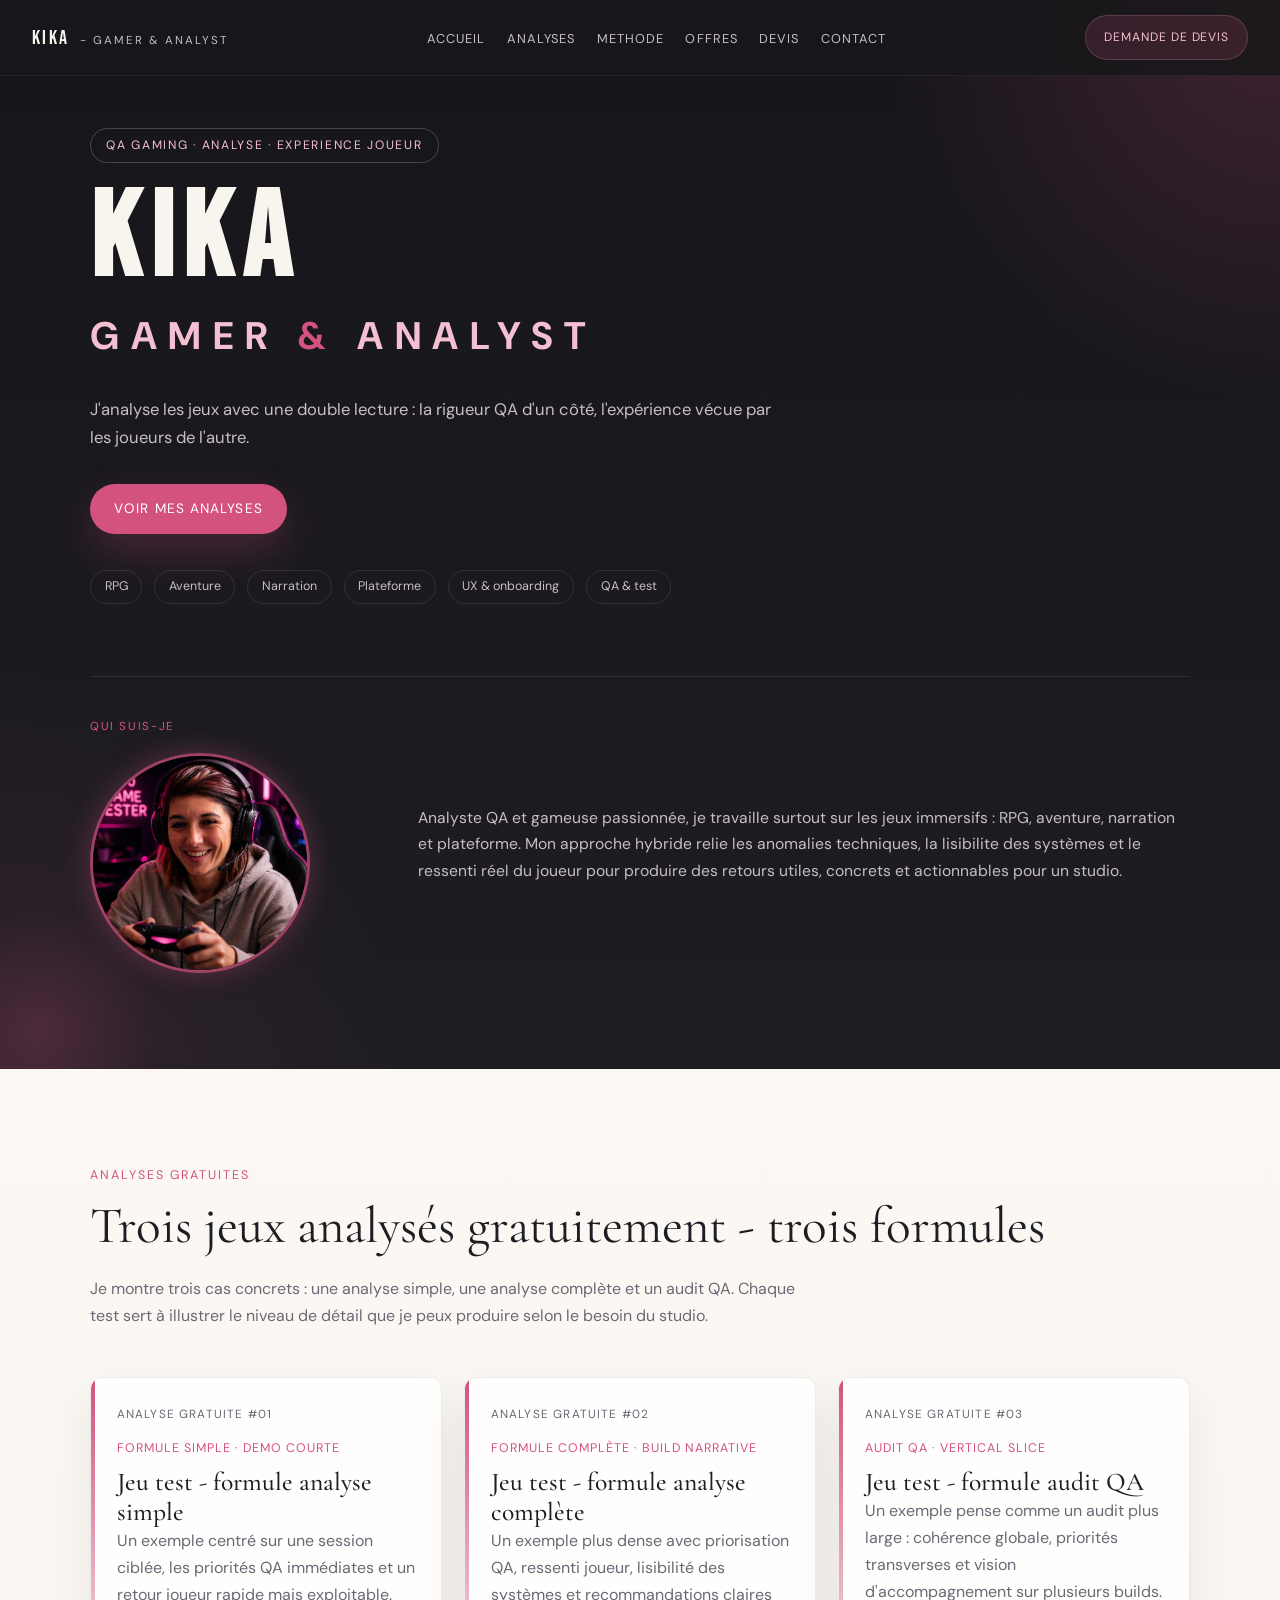
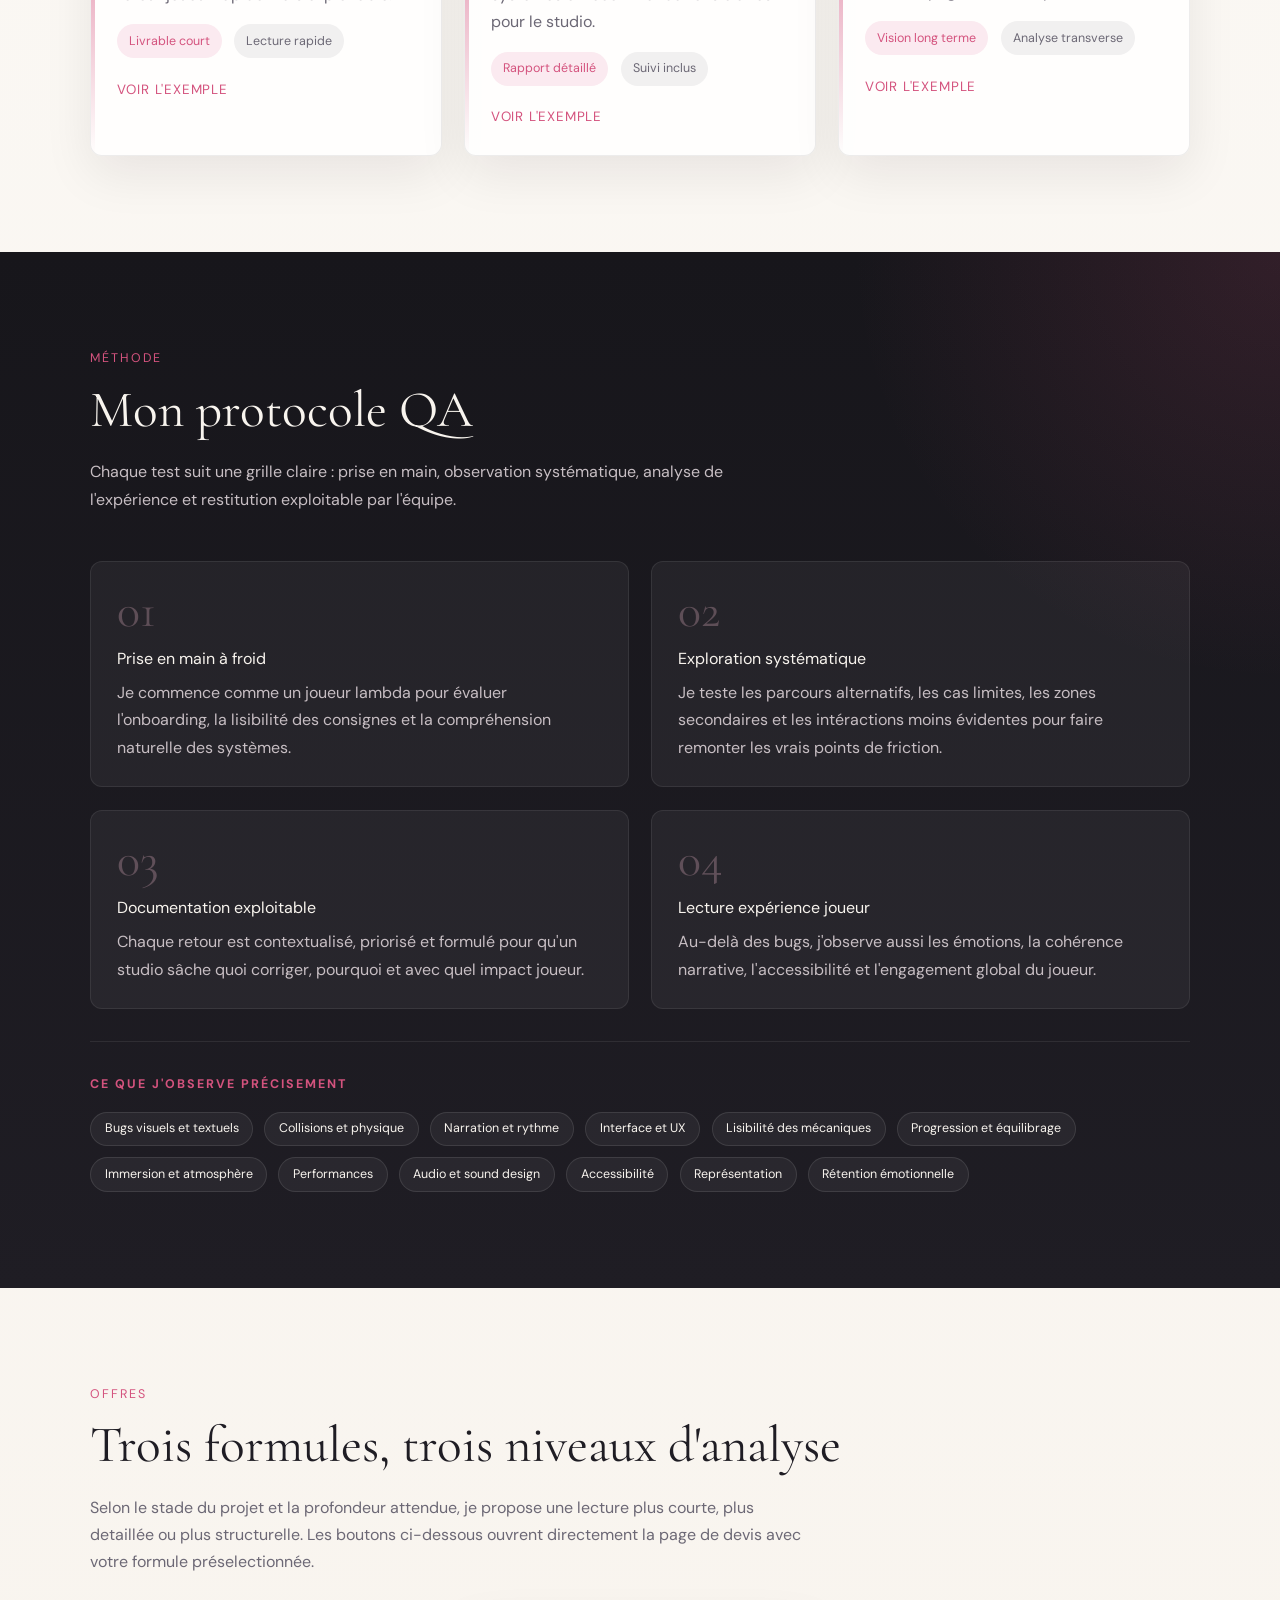
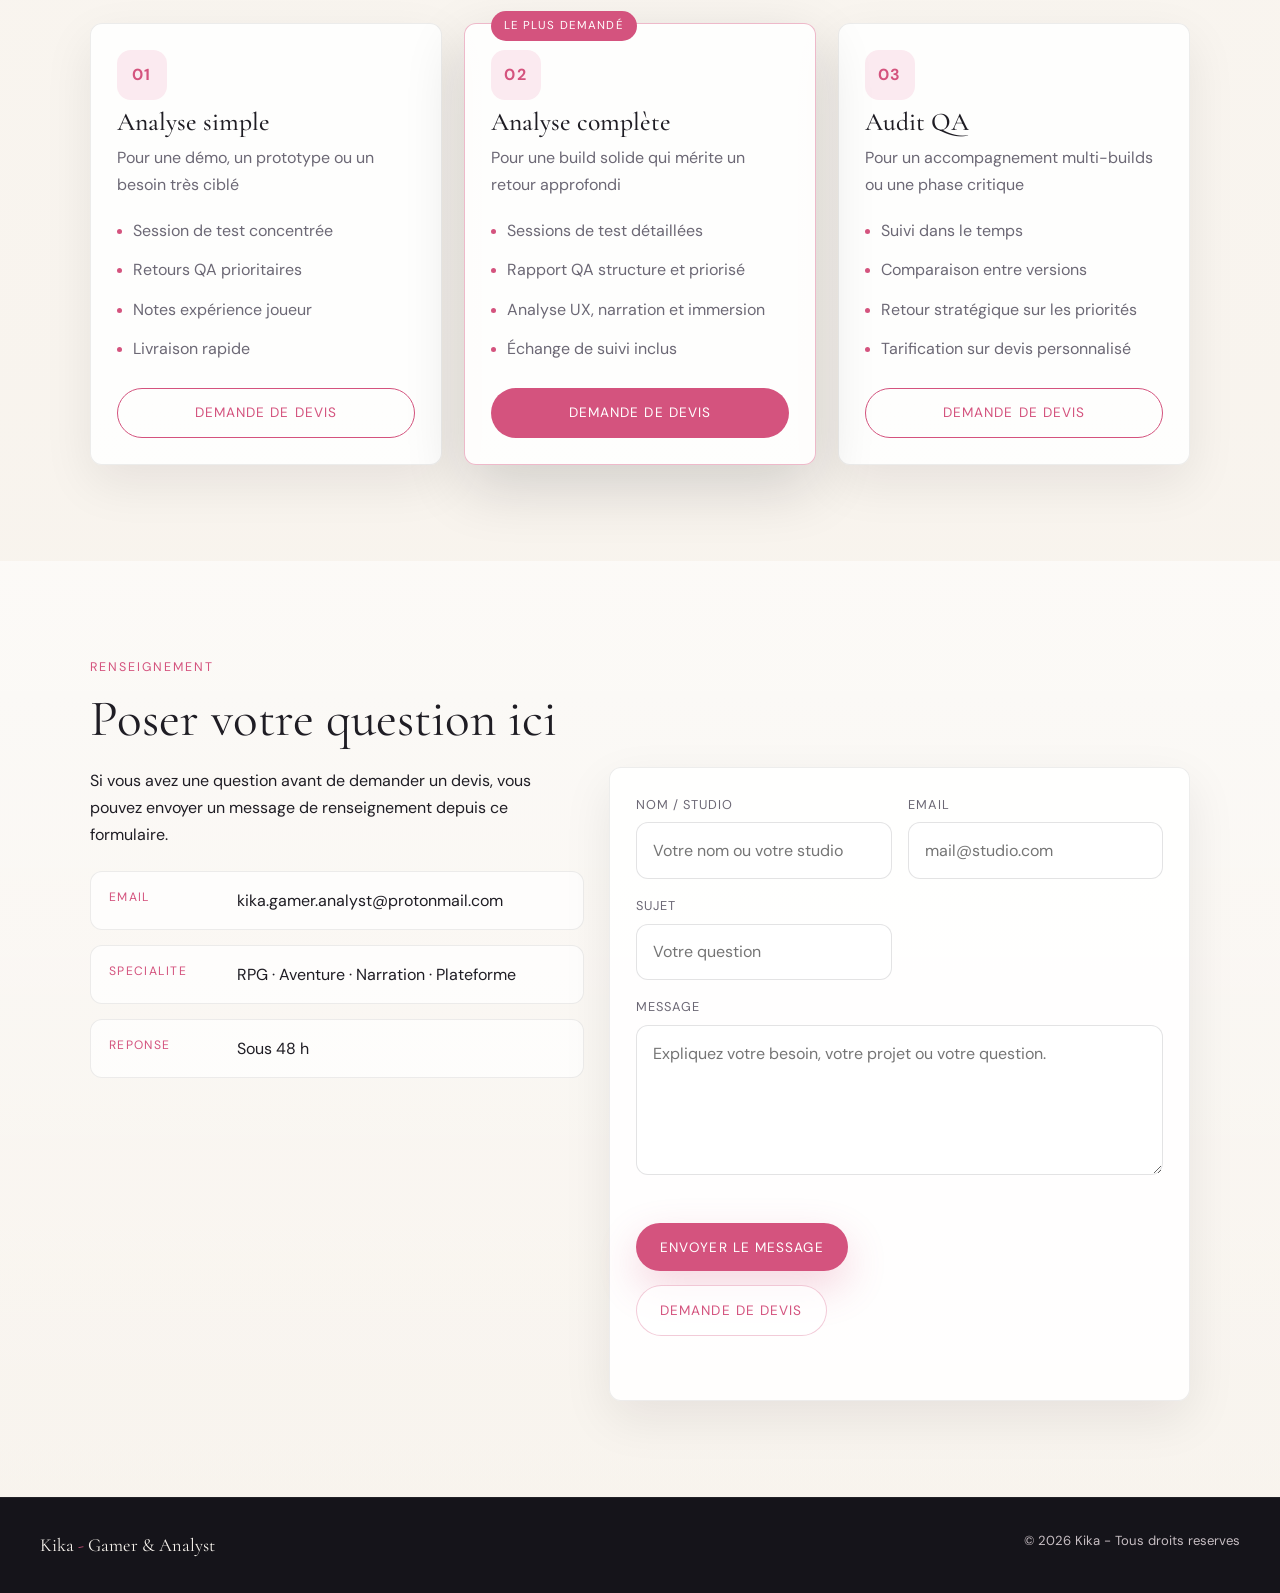
==== index.html @ bf18fa00 "Add files via upload" ====
<!DOCTYPE html>
<html lang="fr">
<head>
<meta charset="UTF-8" />
<meta name="viewport" content="width=device-width, initial-scale=1.0" />
<title>Kika - Gamer &amp; Analyst</title>
<link rel="preconnect" href="https://fonts.googleapis.com" />
<link rel="preconnect" href="https://fonts.gstatic.com" crossorigin />
<link href="https://fonts.googleapis.com/css2?family=Bebas+Neue&family=Cormorant+Garamond:wght@300;400;500;600&family=DM+Sans:wght@300;400;500;700&display=swap" rel="stylesheet" />
<link rel="stylesheet" href="styles.css" />
<script defer src="script.js"></script>
</head>
<body>

<nav>
  <div class="nav-logo">Kika <span class="nav-sub">- Gamer &amp; Analyst</span></div>
  <ul class="nav-links">
    <li><a href="#accueil">Accueil</a></li>
    <li><a href="#analyses">Analyses</a></li>
    <li><a href="#methode">Methode</a></li>
    <li><a href="#offres">Offres</a></li>
    <li><a href="devis.html">Devis</a></li>
    <li><a href="#contact">Contact</a></li>
  </ul>
  <div class="nav-actions">
    <a href="devis.html" class="nav-button">Demande de devis</a>
  </div>
</nav>

<section id="accueil">
  <div class="hero-inner">
    <span class="hero-tag">QA gaming &middot; analyse &middot; experience joueur</span>
    <h1 class="hero-title">
      <span class="hero-name">Kika</span>
      <span class="hero-subtitle">Gamer <span class="hero-slash">&amp;</span> Analyst</span>
    </h1>
    <p class="hero-slogan">
      J'analyse les jeux avec une double lecture : la rigueur QA d'un côté,
      l'expérience vécue par les joueurs de l'autre.
    </p>

    <div class="hero-actions">
      <a href="#analyses" class="button button-primary">Voir mes analyses</a>
    </div>

    <div class="hero-tags">
      <span>RPG</span>
      <span>Aventure</span>
      <span>Narration</span>
      <span>Plateforme</span>
      <span>UX &amp; onboarding</span>
      <span>QA &amp; test</span>
    </div>

    <div class="bio-block">
      <div>
        <p class="bio-label">Qui suis-je</p>
        <div class="logo-container">
          <img src="images/logo.png" alt="Logo Kika" class="logo-circle" />
        </div>
      </div>
      <div>
        <p class="bio-text">
          Analyste QA et gameuse passionnée, je travaille surtout sur les jeux immersifs :
          RPG, aventure, narration et plateforme. Mon approche hybride relie les anomalies
          techniques, la lisibilite des systèmes et le ressenti réel du joueur pour produire
          des retours utiles, concrets et actionnables pour un studio.
        </p>
      </div>
    </div>
  </div>
</section>

<section id="analyses">
  <div class="container">
    <p class="section-label">Analyses gratuites</p>
    <h2 class="section-title">Trois jeux analysés gratuitement - trois formules</h2>
    <p class="section-intro">
      Je montre trois cas concrets : une analyse simple,
      une analyse complète et un audit QA. Chaque test sert à illustrer le niveau de détail
      que je peux produire selon le besoin du studio.
    </p>

    <div class="articles-grid">
      <article class="article-card article-card-published">
        <p class="article-topline">Analyse gratuite #01</p>
        <p class="article-genre">Formule simple &middot; Demo courte</p>
        <h3 class="article-title">Jeu test - formule analyse simple</h3>
        <p class="article-desc">
          Un exemple centré sur une session ciblée, les priorités QA immédiates
          et un retour joueur rapide mais exploitable.
        </p>
        <div class="article-meta">
          <span class="article-score">Livrable court</span>
          <span>Lecture rapide</span>
        </div>
        <a href="analyse-plateforme-poetique.html" class="article-link">Voir l'exemple</a>
      </article>

      <article class="article-card article-card-published">
        <p class="article-topline">Analyse gratuite #02</p>
        <p class="article-genre">Formule complète &middot; Build narrative</p>
        <h3 class="article-title">Jeu test - formule analyse complète</h3>
        <p class="article-desc">
          Un exemple plus dense avec priorisation QA, ressenti joueur,
          lisibilité des systèmes et recommandations claires pour le studio.
        </p>
        <div class="article-meta">
          <span class="article-score">Rapport détaillé</span>
          <span>Suivi inclus</span>
        </div>
        <a href="analyse-rpg-narratif.html" class="article-link">Voir l'exemple</a>
      </article>

      <article class="article-card article-card-published">
        <p class="article-topline">Analyse gratuite #03</p>
        <p class="article-genre">Audit QA &middot; Vertical slice</p>
        <h3 class="article-title">Jeu test - formule audit QA</h3>
        <p class="article-desc">
          Un exemple pense comme un audit plus large : cohérence globale,
          priorités transverses et vision d'accompagnement sur plusieurs builds.
        </p>
        <div class="article-meta">
          <span class="article-score">Vision long terme</span>
          <span>Analyse transverse</span>
        </div>
        <a href="analyse-aventure-immersive.html" class="article-link">Voir l'exemple</a>
      </article>
    </div>
  </div>
</section>

<section id="methode" class="section-dark">
  <div class="container">
    <p class="section-label">Méthode</p>
    <h2 class="section-title">Mon protocole QA</h2>
    <p class="section-intro">
      Chaque test suit une grille claire : prise en main, observation systématique,
      analyse de l'expérience et restitution exploitable par l'équipe.
    </p>

    <div class="method-grid">
      <article class="method-card">
        <p class="method-num">01</p>
        <p class="method-card-title">Prise en main à froid</p>
        <p class="method-card-text">
          Je commence comme un joueur lambda pour évaluer l'onboarding, la lisibilité
          des consignes et la compréhension naturelle des systèmes.
        </p>
      </article>
      <article class="method-card">
        <p class="method-num">02</p>
        <p class="method-card-title">Exploration systématique</p>
        <p class="method-card-text">
          Je teste les parcours alternatifs, les cas limites, les zones secondaires
          et les intéractions moins évidentes pour faire remonter les vrais points de friction.
        </p>
      </article>
      <article class="method-card">
        <p class="method-num">03</p>
        <p class="method-card-title">Documentation exploitable</p>
        <p class="method-card-text">
          Chaque retour est contextualisé, priorisé et formulé pour qu'un studio sâche
          quoi corriger, pourquoi et avec quel impact joueur.
        </p>
      </article>
      <article class="method-card">
        <p class="method-num">04</p>
        <p class="method-card-title">Lecture expérience joueur</p>
        <p class="method-card-text">
          Au-delà des bugs, j'observe aussi les émotions, la cohérence narrative,
          l'accessibilité et l'engagement global du joueur.
        </p>
      </article>
    </div>

    <div class="method-criteria">
      <h3>Ce que j'observe précisement</h3>
      <div class="criteria-list">
        <span class="criteria-pill">Bugs visuels et textuels</span>
        <span class="criteria-pill">Collisions et physique</span>
        <span class="criteria-pill">Narration et rythme</span>
        <span class="criteria-pill">Interface et UX</span>
        <span class="criteria-pill">Lisibilité des mécaniques</span>
        <span class="criteria-pill">Progression et équilibrage</span>
        <span class="criteria-pill">Immersion et atmosphère</span>
        <span class="criteria-pill">Performances</span>
        <span class="criteria-pill">Audio et sound design</span>
        <span class="criteria-pill">Accessibilité</span>
        <span class="criteria-pill">Représentation</span>
        <span class="criteria-pill">Rétention émotionnelle</span>
      </div>
    </div>
  </div>
</section>

<section id="offres">
  <div class="container">
    <p class="section-label">Offres</p>
    <h2 class="section-title">Trois formules, trois niveaux d'analyse</h2>
    <p class="section-intro">
      Selon le stade du projet et la profondeur attendue, je propose une lecture plus
      courte, plus detaillée ou plus structurelle. Les boutons ci-dessous ouvrent
      directement la page de devis avec votre formule préselectionnée.
    </p>

    <div class="offers-grid">
      <article class="offer-card">
        <div class="offer-icon">01</div>
        <h3 class="offer-name">Analyse simple</h3>
        <p class="offer-sub">Pour une démo, un prototype ou un besoin très ciblé</p>
        <ul class="offer-features">
          <li>Session de test concentrée</li>
          <li>Retours QA prioritaires</li>
          <li>Notes expérience joueur</li>
          <li>Livraison rapide</li>
        </ul>
        <a href="devis.html?formule=simple" class="button offer-cta offer-cta-outline">Demande de devis</a>
      </article>

      <article class="offer-card featured">
        <div class="offer-badge">Le plus demandé</div>
        <div class="offer-icon">02</div>
        <h3 class="offer-name">Analyse complète</h3>
        <p class="offer-sub">Pour une build solide qui mérite un retour approfondi</p>
        <ul class="offer-features">
          <li>Sessions de test détaillées</li>
          <li>Rapport QA structure et priorisé</li>
          <li>Analyse UX, narration et immersion</li>
          <li>Échange de suivi inclus</li>
        </ul>
        <a href="devis.html?formule=complete" class="button offer-cta offer-cta-filled">Demande de devis</a>
      </article>

      <article class="offer-card">
        <div class="offer-icon">03</div>
        <h3 class="offer-name">Audit QA</h3>
        <p class="offer-sub">Pour un accompagnement multi-builds ou une phase critique</p>
        <ul class="offer-features">
          <li>Suivi dans le temps</li>
          <li>Comparaison entre versions</li>
          <li>Retour stratégique sur les priorités</li>
          <li>Tarification sur devis personnalisé</li>
        </ul>
        <a href="devis.html?formule=audit" class="button offer-cta offer-cta-outline">Demande de devis</a>
      </article>
    </div>
  </div>
</section>

<section id="contact">
  <div class="container">
    <p class="section-label">Renseignement</p>
    <h2 class="section-title">Poser votre question ici</h2>

    <div class="contact-inner">
      <div class="contact-info">
        <p>
          Si vous avez une question avant de demander un devis, vous pouvez envoyer
          un message de renseignement depuis ce formulaire. 
        </p>
        <div class="contact-detail">
          <div class="contact-item">
            <span class="contact-item-label">Email</span>
            <span class="contact-item-value">kika.gamer.analyst@protonmail.com</span>
          </div>
          <div class="contact-item">
            <span class="contact-item-label">Specialite</span>
            <span class="contact-item-value">RPG &middot; Aventure &middot; Narration &middot; Plateforme</span>
          </div>
          <div class="contact-item">
            <span class="contact-item-label">Reponse</span>
            <span class="contact-item-value">Sous 48 h</span>
          </div>
        </div>
      </div>

      <form class="contact-form" data-contact-form>
        <label class="contact-field">
          <span>Nom / studio</span>
          <input type="text" name="name" placeholder="Votre nom ou votre studio" required />
        </label>

        <label class="contact-field">
          <span>Email</span>
          <input type="email" name="email" placeholder="mail@studio.com" required />
        </label>

        <label class="contact-field">
          <span>Sujet</span>
          <input type="text" name="subject" placeholder="Votre question" required />
        </label>

        <label class="contact-field contact-field-full">
          <span>Message</span>
          <textarea name="message" placeholder="Expliquez votre besoin, votre projet ou votre question." required></textarea>
        </label>

        <div class="contact-actions">
          <button type="submit" class="button button-primary">Envoyer le message</button>
          <a href="devis.html" class="button button-secondary">Demande de devis</a>
        </div>
        <p class="contact-note" data-contact-status aria-live="polite"></p>
      </form>
    </div>
  </div>
</section>

<footer>
  <div class="footer-name">Kika <span>-</span> Gamer &amp; Analyst</div>
  <div class="footer-copy">&copy; 2026 Kika - Tous droits reserves</div>
</footer>

</body>
</html>
---- styles.css ----
:root {
  --anthracite: #18171b;
  --anthracite-light: #232228;
  --anthracite-mid: #34323d;
  --rose: #d4537e;
  --rose-light: #f4c0d1;
  --rose-pale: #fbeaf0;
  --cream: #f8f4ee;
  --paper: #fffdfa;
  --text-main: #1f1d24;
  --text-muted: #6c6875;
  --text-on-dark: #f8f4ee;
  --text-muted-on-dark: #c7bec3;
  --border-soft: rgba(31, 29, 36, 0.08);
  --shadow-soft: 0 18px 50px rgba(20, 18, 24, 0.08);
  --shadow-strong: 0 22px 60px rgba(20, 18, 24, 0.16);
  --font-brand: "Bebas Neue", sans-serif;
  --font-display: "Cormorant Garamond", serif;
  --font-body: "DM Sans", sans-serif;
  --section-padding: 6rem 2.5rem;
  --container-width: 1100px;
  --radius: 12px;
}

* {
  box-sizing: border-box;
  margin: 0;
  padding: 0;
}

html {
  scroll-behavior: smooth;
}

body {
  font-family: var(--font-body);
  background: linear-gradient(180deg, #fcfaf7 0%, #f7f2eb 100%);
  color: var(--text-main);
  font-size: 16px;
  line-height: 1.7;
}

img {
  display: block;
  max-width: 100%;
}

section {
  padding: var(--section-padding);
  scroll-margin-top: 110px;
}

.container {
  max-width: var(--container-width);
  margin: 0 auto;
}

.section-dark {
  background:
    radial-gradient(circle at top right, rgba(212, 83, 126, 0.14), transparent 26%),
    linear-gradient(180deg, #17161b 0%, #1f1d24 100%);
}

.section-label {
  color: var(--rose);
  font-size: 0.78rem;
  letter-spacing: 0.16em;
  text-transform: uppercase;
  margin-bottom: 0.85rem;
}

.section-title {
  font-family: var(--font-display);
  font-size: clamp(2.4rem, 4vw, 3.4rem);
  font-weight: 400;
  line-height: 1.08;
  margin-bottom: 1.25rem;
}

.section-intro {
  max-width: 720px;
  color: var(--text-muted);
  margin-bottom: 3rem;
}

.section-dark .section-title,
.section-dark .section-intro {
  color: var(--text-on-dark);
}

.section-dark .section-intro {
  color: var(--text-muted-on-dark);
}

.button {
  display: inline-flex;
  align-items: center;
  justify-content: center;
  gap: 0.55rem;
  min-height: 48px;
  padding: 0.8rem 1.45rem;
  border-radius: 999px;
  border: 1px solid transparent;
  text-decoration: none;
  font-size: 0.85rem;
  letter-spacing: 0.08em;
  text-transform: uppercase;
  transition: transform 0.2s ease, box-shadow 0.2s ease, background 0.2s ease, border-color 0.2s ease, color 0.2s ease;
  cursor: pointer;
  font-family: inherit;
}

.button:hover {
  transform: translateY(-2px);
}

.button-primary {
  background: var(--rose);
  color: #fff;
  box-shadow: 0 16px 40px rgba(212, 83, 126, 0.24);
}

.button-primary:hover {
  background: #bf436b;
}

.button-secondary {
  border-color: rgba(212, 83, 126, 0.3);
  color: var(--rose);
  background: rgba(255, 255, 255, 0.74);
}

.button-secondary:hover {
  background: var(--rose-pale);
}

.section-dark .button-secondary {
  background: transparent;
  color: var(--rose-light);
  border-color: rgba(244, 192, 209, 0.26);
}

nav {
  position: fixed;
  inset: 0 0 auto 0;
  z-index: 100;
  height: 76px;
  padding: 0 2rem;
  display: flex;
  align-items: center;
  justify-content: space-between;
  gap: 1.5rem;
  background: rgba(24, 23, 27, 0.88);
  backdrop-filter: blur(18px);
  border-bottom: 1px solid rgba(255, 255, 255, 0.06);
}

.nav-logo {
  font-family: var(--font-brand);
  font-size: 1.25rem;
  letter-spacing: 0.12em;
  color: var(--text-on-dark);
  white-space: nowrap;
}

.nav-sub {
  font-family: var(--font-body);
  font-size: 0.72rem;
  letter-spacing: 0.18em;
  text-transform: uppercase;
  color: var(--text-muted-on-dark);
  margin-left: 0.3rem;
}

.nav-links {
  display: flex;
  align-items: center;
  gap: 1.35rem;
  list-style: none;
  flex-wrap: wrap;
}

.nav-links a {
  color: var(--text-muted-on-dark);
  text-decoration: none;
  font-size: 0.8rem;
  letter-spacing: 0.08em;
  text-transform: uppercase;
  transition: color 0.2s ease;
}

.nav-links a:hover {
  color: var(--rose-light);
}

.nav-actions {
  display: flex;
  align-items: center;
}

.nav-button {
  display: inline-flex;
  align-items: center;
  justify-content: center;
  min-height: 44px;
  padding: 0.7rem 1.1rem;
  border-radius: 999px;
  background: rgba(212, 83, 126, 0.16);
  border: 1px solid rgba(244, 192, 209, 0.18);
  color: var(--rose-light);
  text-decoration: none;
  font-size: 0.76rem;
  letter-spacing: 0.08em;
  text-transform: uppercase;
}

#accueil {
  min-height: 100vh;
  display: flex;
  align-items: center;
  position: relative;
  overflow: hidden;
  padding-top: 8rem;
  background:
    radial-gradient(circle at top right, rgba(212, 83, 126, 0.22), transparent 24%),
    radial-gradient(circle at left bottom, rgba(212, 83, 126, 0.1), transparent 24%),
    linear-gradient(180deg, #16151a 0%, #1f1d24 100%);
}

#accueil::before,
.page-hero::before {
  content: "";
  position: absolute;
  inset: auto auto -80px -80px;
  width: 240px;
  height: 240px;
  border-radius: 50%;
  background: radial-gradient(circle, rgba(212, 83, 126, 0.18), transparent 70%);
  pointer-events: none;
}

.hero-inner,
.page-hero-inner {
  width: 100%;
  max-width: var(--container-width);
  margin: 0 auto;
  position: relative;
  z-index: 1;
}

.hero-tag,
.page-kicker {
  display: inline-flex;
  align-items: center;
  gap: 0.5rem;
  border-radius: 999px;
  border: 1px solid rgba(244, 192, 209, 0.26);
  padding: 0.4rem 0.95rem;
  color: var(--rose-light);
  font-size: 0.76rem;
  letter-spacing: 0.14em;
  text-transform: uppercase;
}

.hero-title {
  margin-top: 1.35rem;
}

.hero-name {
  display: block;
  font-family: var(--font-brand);
  font-size: clamp(4.4rem, 11vw, 7.5rem);
  line-height: 0.92;
  letter-spacing: 0.08em;
  color: var(--text-on-dark);
}

.hero-subtitle {
  display: block;
  margin-top: 0.55rem;
  font-size: clamp(1.6rem, 3vw, 2.4rem);
  text-transform: uppercase;
  letter-spacing: 0.3em;
  color: var(--rose-light);
}

.hero-slash {
  color: var(--rose);
}

.hero-slogan {
  max-width: 700px;
  margin-top: 1.6rem;
  color: var(--text-muted-on-dark);
  font-size: 1.04rem;
}

.hero-actions,
.page-actions,
.contact-actions,
.form-actions {
  display: flex;
  flex-wrap: wrap;
  gap: 0.9rem;
  margin-top: 2rem;
}

.hero-tags {
  display: flex;
  flex-wrap: wrap;
  gap: 0.75rem;
  margin-top: 2.2rem;
}

.hero-tags span,
.criteria-pill,
.article-tag {
  display: inline-flex;
  align-items: center;
  min-height: 34px;
  padding: 0.35rem 0.85rem;
  border-radius: 999px;
  border: 1px solid rgba(255, 255, 255, 0.1);
  color: var(--text-muted-on-dark);
  font-size: 0.78rem;
}

.bio-block {
  margin-top: 4.5rem;
  padding-top: 2.5rem;
  border-top: 1px solid rgba(255, 255, 255, 0.08);
  display: grid;
  grid-template-columns: 280px minmax(0, 1fr);
  gap: 3rem;
  align-items: center;
}

.bio-label {
  color: var(--rose);
  text-transform: uppercase;
  font-size: 0.72rem;
  letter-spacing: 0.14em;
  margin-bottom: 1rem;
}

.bio-text {
  color: var(--text-muted-on-dark);
  font-size: 0.98rem;
}

.logo-container {
  display: flex;
  align-items: center;
}

.logo-circle {
  width: 220px;
  height: 220px;
  object-fit: cover;
  border-radius: 50%;
  border: 3px solid rgba(212, 83, 126, 0.7);
  box-shadow: 0 0 28px rgba(212, 83, 126, 0.32);
  transition: transform 0.3s ease, box-shadow 0.3s ease;
}

.logo-circle:hover {
  transform: scale(1.05);
  box-shadow: 0 0 34px rgba(212, 83, 126, 0.46);
}

.articles-grid,
.offers-grid,
.archive-grid,
.article-cards,
.article-columns,
.page-card-grid {
  display: grid;
  gap: 1.4rem;
}

.articles-grid,
.offers-grid,
.archive-grid,
.page-card-grid {
  grid-template-columns: repeat(3, minmax(0, 1fr));
}

.article-card,
.offer-card,
.archive-card,
.quote-panel,
.quote-summary,
.contact-card,
.page-card,
.article-panel,
.article-final {
  background: rgba(255, 255, 255, 0.84);
  border: 1px solid var(--border-soft);
  border-radius: var(--radius);
  box-shadow: var(--shadow-soft);
}

.article-card,
.offer-card,
.archive-card,
.page-card,
.article-panel,
.article-final,
.contact-card {
  padding: 1.6rem;
}

.article-card {
  position: relative;
  overflow: hidden;
  transition: transform 0.25s ease, box-shadow 0.25s ease, border-color 0.25s ease;
}

.article-card::before,
.archive-card::before {
  content: "";
  position: absolute;
  inset: 0 auto 0 0;
  width: 4px;
  background: linear-gradient(180deg, var(--rose), rgba(212, 83, 126, 0));
}

.article-card:hover,
.archive-card:hover {
  transform: translateY(-6px);
  box-shadow: var(--shadow-strong);
}

.article-topline,
.archive-topline {
  color: var(--text-muted);
  font-size: 0.74rem;
  letter-spacing: 0.1em;
  text-transform: uppercase;
}

.article-genre,
.archive-genre {
  color: var(--rose);
  font-size: 0.78rem;
  letter-spacing: 0.08em;
  text-transform: uppercase;
  margin-top: 0.9rem;
}

.article-title,
.archive-title,
.offer-name,
.page-card h3 {
  font-family: var(--font-display);
  font-size: 1.6rem;
  font-weight: 500;
  line-height: 1.18;
  margin-top: 0.45rem;
}

.article-desc,
.archive-card p,
.offer-sub,
.offer-features li,
.quote-step p,
.contact-card p,
.contact-list li,
.summary-text,
.summary-list li,
.article-copy,
.article-list li,
.article-panel p,
.page-card p {
  color: var(--text-muted);
}

.article-meta,
.archive-card-footer,
.page-stats,
.article-score-grid {
  display: flex;
  flex-wrap: wrap;
  gap: 0.8rem;
  margin-top: 1rem;
}

.article-meta span,
.archive-card-footer span,
.page-stat,
.article-score {
  display: inline-flex;
  align-items: center;
  min-height: 34px;
  padding: 0.3rem 0.75rem;
  border-radius: 999px;
  background: var(--rose-pale);
  color: var(--rose);
  font-size: 0.78rem;
}

.article-meta span:last-child,
.archive-card-footer span:last-child,
.page-stat:last-child {
  background: rgba(31, 29, 36, 0.06);
  color: var(--text-muted);
}

.article-link,
.archive-link,
.inline-link {
  display: inline-flex;
  align-items: center;
  gap: 0.45rem;
  margin-top: 1.3rem;
  text-decoration: none;
  color: var(--rose);
  font-size: 0.84rem;
  letter-spacing: 0.06em;
  text-transform: uppercase;
}

.archive-highlight {
  margin-top: 2rem;
  padding: 2rem;
  border-radius: calc(var(--radius) + 4px);
  display: flex;
  justify-content: space-between;
  gap: 1.5rem;
  align-items: center;
  background:
    linear-gradient(135deg, rgba(212, 83, 126, 0.12), rgba(255, 255, 255, 0.7)),
    var(--paper);
  border: 1px solid rgba(212, 83, 126, 0.14);
  box-shadow: var(--shadow-soft);
}

.archive-label {
  color: var(--rose);
  font-size: 0.78rem;
  letter-spacing: 0.16em;
  text-transform: uppercase;
  margin-bottom: 0.5rem;
}

.archive-highlight h3 {
  font-family: var(--font-display);
  font-size: 2rem;
  margin-bottom: 0.5rem;
}

.archive-highlight p {
  max-width: 680px;
  color: var(--text-muted);
}

.method-grid {
  display: grid;
  grid-template-columns: repeat(2, minmax(0, 1fr));
  gap: 1.4rem;
}

.method-card {
  padding: 1.6rem;
  border-radius: var(--radius);
  background: rgba(255, 255, 255, 0.05);
  border: 1px solid rgba(255, 255, 255, 0.08);
}

.method-num {
  font-family: var(--font-display);
  font-size: 3rem;
  line-height: 1;
  color: rgba(244, 192, 209, 0.28);
}

.method-card-title {
  color: var(--text-on-dark);
  font-size: 1rem;
  margin-top: 0.6rem;
  margin-bottom: 0.45rem;
}

.method-card-text {
  color: var(--text-muted-on-dark);
}

.method-criteria {
  margin-top: 2rem;
  padding-top: 2rem;
  border-top: 1px solid rgba(255, 255, 255, 0.08);
}

.method-criteria h3 {
  color: var(--rose);
  font-size: 0.78rem;
  letter-spacing: 0.16em;
  text-transform: uppercase;
  margin-bottom: 1rem;
}

.criteria-list {
  display: flex;
  flex-wrap: wrap;
  gap: 0.7rem;
}

.criteria-pill {
  color: var(--text-on-dark);
  background: rgba(255, 255, 255, 0.05);
}

.offer-card {
  display: flex;
  flex-direction: column;
  min-height: 100%;
  transition: transform 0.25s ease, box-shadow 0.25s ease, border-color 0.25s ease;
}

.offer-card.featured {
  border: 1px solid rgba(212, 83, 126, 0.4);
  box-shadow: var(--shadow-strong);
  position: relative;
}

.offer-card:hover {
  transform: translateY(-6px);
  box-shadow: var(--shadow-strong);
}

.offer-icon {
  width: 50px;
  height: 50px;
  border-radius: 14px;
  display: grid;
  place-items: center;
  background: var(--rose-pale);
  color: var(--rose);
  font-weight: 700;
  letter-spacing: 0.08em;
}

.offer-badge {
  position: absolute;
  top: -13px;
  left: 1.6rem;
  display: inline-flex;
  align-items: center;
  min-height: 30px;
  padding: 0.2rem 0.8rem;
  border-radius: 999px;
  background: var(--rose);
  color: #fff;
  font-size: 0.72rem;
  letter-spacing: 0.1em;
  text-transform: uppercase;
}

.offer-sub {
  margin-top: 0.4rem;
}

.offer-features {
  list-style: none;
  margin-top: 1.2rem;
  display: flex;
  flex-direction: column;
  gap: 0.75rem;
  flex: 1;
}

.offer-features li {
  position: relative;
  padding-left: 1rem;
}

.offer-features li::before {
  content: "";
  position: absolute;
  left: 0;
  top: 0.75rem;
  width: 5px;
  height: 5px;
  border-radius: 50%;
  background: var(--rose);
}

.offer-cta {
  margin-top: 1.6rem;
}

.offer-cta-outline {
  border: 1px solid var(--rose);
  color: var(--rose);
  background: transparent;
}

.offer-cta-filled {
  background: var(--rose);
  color: #fff;
}

.quote-layout {
  display: grid;
  grid-template-columns: minmax(0, 1.35fr) minmax(320px, 0.85fr);
  gap: 1.6rem;
  align-items: start;
}

.quote-panel {
  padding: 1.8rem;
}

.quote-process {
  margin-bottom: 2rem;
}

.quote-process-label {
  color: var(--rose-light);
  font-size: 0.76rem;
  letter-spacing: 0.16em;
  text-transform: uppercase;
  margin-bottom: 1rem;
}

.quote-steps {
  display: grid;
  gap: 0.9rem;
}

.quote-step {
  display: grid;
  grid-template-columns: 42px minmax(0, 1fr);
  gap: 1rem;
  padding: 1rem 1.1rem;
  border-radius: var(--radius);
  background: rgba(255, 255, 255, 0.05);
  border: 1px solid rgba(255, 255, 255, 0.08);
}

.quote-step span {
  width: 42px;
  height: 42px;
  border-radius: 50%;
  display: grid;
  place-items: center;
  background: rgba(212, 83, 126, 0.12);
  color: var(--rose-light);
  font-weight: 700;
}

.quote-step p {
  color: var(--text-muted-on-dark);
}

.form-grid {
  display: grid;
  grid-template-columns: repeat(2, minmax(0, 1fr));
  gap: 1rem;
}

.form-field {
  display: flex;
  flex-direction: column;
  gap: 0.5rem;
}

.form-field span {
  color: var(--text-on-dark);
  font-size: 0.84rem;
}

.form-field-full {
  grid-column: 1 / -1;
}

.quote-form input,
.quote-form select,
.quote-form textarea {
  min-height: 50px;
  border-radius: 12px;
  border: 1px solid rgba(255, 255, 255, 0.08);
  background: rgba(255, 255, 255, 0.06);
  color: var(--text-on-dark);
  padding: 0.85rem 1rem;
  font: inherit;
  outline: none;
  transition: border-color 0.2s ease, background 0.2s ease;
}

.quote-form input::placeholder,
.quote-form textarea::placeholder {
  color: rgba(255, 255, 255, 0.48);
}

.quote-form input:focus,
.quote-form select:focus,
.quote-form textarea:focus {
  border-color: rgba(244, 192, 209, 0.4);
  background: rgba(255, 255, 255, 0.08);
}

.quote-form textarea {
  min-height: 150px;
  resize: vertical;
}

.form-note,
.summary-disclaimer {
  margin-top: 1rem;
  color: var(--text-muted-on-dark);
  font-size: 0.84rem;
}

.quote-summary {
  padding: 1.8rem;
  position: sticky;
  top: 108px;
  background:
    linear-gradient(180deg, rgba(255, 255, 255, 0.96), rgba(255, 253, 250, 0.94)),
    var(--paper);
}

.summary-label {
  color: var(--rose);
  font-size: 0.78rem;
  letter-spacing: 0.16em;
  text-transform: uppercase;
}

.quote-summary h3 {
  font-family: var(--font-display);
  font-size: 2rem;
  margin-top: 0.6rem;
}

.summary-text {
  margin-top: 0.8rem;
}

.summary-metrics {
  display: grid;
  grid-template-columns: repeat(3, minmax(0, 1fr));
  gap: 0.8rem;
  margin-top: 1.4rem;
}

.summary-metric {
  padding: 0.9rem;
  border-radius: 14px;
  background: rgba(212, 83, 126, 0.08);
}

.summary-metric span {
  display: block;
  font-size: 0.72rem;
  letter-spacing: 0.08em;
  text-transform: uppercase;
  color: var(--text-muted);
}

.summary-metric strong {
  display: block;
  margin-top: 0.35rem;
  color: var(--text-main);
  line-height: 1.4;
}

.summary-list,
.contact-list,
.article-list {
  list-style: none;
  display: flex;
  flex-direction: column;
  gap: 0.75rem;
  margin-top: 1.2rem;
}

.summary-list li,
.contact-list li,
.article-list li {
  position: relative;
  padding-left: 1rem;
}

.summary-list li::before,
.contact-list li::before,
.article-list li::before {
  content: "";
  position: absolute;
  left: 0;
  top: 0.74rem;
  width: 5px;
  height: 5px;
  border-radius: 50%;
  background: var(--rose);
}

.summary-mail-link {
  display: inline-flex;
  margin-top: 1.4rem;
  color: var(--rose);
  text-decoration: none;
  font-size: 0.84rem;
  letter-spacing: 0.08em;
  text-transform: uppercase;
}

.status-message {
  min-height: 1.4rem;
  margin-top: 1rem;
  color: var(--rose);
  font-size: 0.84rem;
}

#contact {
  background: linear-gradient(180deg, rgba(255, 255, 255, 0.56), rgba(255, 255, 255, 0.12));
}

.contact-inner {
  display: grid;
  grid-template-columns: minmax(0, 0.85fr) minmax(0, 1fr);
  gap: 1.6rem;
  align-items: start;
}

.contact-info p,
.contact-card h3 {
  color: var(--text-main);
}

.contact-info strong {
  color: var(--text-main);
}

.contact-detail {
  display: grid;
  gap: 0.9rem;
  margin-top: 1.4rem;
}

.contact-item {
  display: grid;
  grid-template-columns: 112px minmax(0, 1fr);
  gap: 1rem;
  padding: 0.95rem 1.1rem;
  border-radius: var(--radius);
  background: rgba(255, 255, 255, 0.7);
  border: 1px solid var(--border-soft);
}

.contact-item-label {
  font-size: 0.76rem;
  letter-spacing: 0.12em;
  text-transform: uppercase;
  color: var(--rose);
}

.contact-item-value {
  color: var(--text-main);
}

.contact-form {
  display: grid;
  grid-template-columns: repeat(2, minmax(0, 1fr));
  gap: 1rem;
  padding: 1.6rem;
  background: rgba(255, 255, 255, 0.88);
  border: 1px solid var(--border-soft);
  border-radius: var(--radius);
  box-shadow: var(--shadow-soft);
}

.contact-field {
  display: flex;
  flex-direction: column;
  gap: 0.45rem;
}

.contact-field span {
  font-size: 0.8rem;
  letter-spacing: 0.08em;
  text-transform: uppercase;
  color: var(--text-muted);
}

.contact-field-full {
  grid-column: 1 / -1;
}

.contact-form input,
.contact-form textarea {
  width: 100%;
  min-height: 50px;
  padding: 0.85rem 1rem;
  border-radius: 12px;
  border: 1px solid rgba(31, 29, 36, 0.12);
  background: rgba(255, 255, 255, 0.92);
  color: var(--text-main);
  font: inherit;
  outline: none;
  transition: border-color 0.2s ease, box-shadow 0.2s ease;
}

.contact-form textarea {
  min-height: 150px;
  resize: vertical;
}

.contact-form input:focus,
.contact-form textarea:focus {
  border-color: rgba(212, 83, 126, 0.55);
  box-shadow: 0 0 0 4px rgba(212, 83, 126, 0.08);
}

.contact-note {
  grid-column: 1 / -1;
  min-height: 1.4rem;
  color: var(--rose);
  font-size: 0.84rem;
}

footer {
  display: flex;
  justify-content: space-between;
  gap: 1rem;
  padding: 2rem 2.5rem;
  background: #15141a;
  border-top: 1px solid rgba(255, 255, 255, 0.06);
}

.footer-name {
  color: var(--text-on-dark);
  font-family: var(--font-display);
  font-size: 1.15rem;
}

.footer-name span {
  color: var(--rose);
}

.footer-copy {
  color: var(--text-muted-on-dark);
  font-size: 0.82rem;
}

.page-hero {
  position: relative;
  padding: 9rem 2.5rem 4.5rem;
  overflow: hidden;
  background:
    radial-gradient(circle at top right, rgba(212, 83, 126, 0.16), transparent 26%),
    linear-gradient(180deg, #16151a 0%, #1f1d24 100%);
}

.page-title {
  font-family: var(--font-display);
  font-size: clamp(2.8rem, 5vw, 4.4rem);
  color: var(--text-on-dark);
  line-height: 1.02;
  margin-top: 1rem;
}

.page-intro {
  max-width: 760px;
  margin-top: 1rem;
  color: var(--text-muted-on-dark);
}

.page-stats {
  margin-top: 1.6rem;
}

.page-stat {
  background: rgba(255, 255, 255, 0.07);
  color: var(--text-on-dark);
}

.page-content {
  padding: 4.5rem 2.5rem 6rem;
}

.page-note {
  margin-top: 2rem;
  padding: 1.4rem 1.5rem;
  border-radius: var(--radius);
  background: rgba(212, 83, 126, 0.08);
  border: 1px solid rgba(212, 83, 126, 0.12);
  color: var(--text-main);
}

.page-card-grid {
  margin-top: 2rem;
}

.page-card h3 {
  margin-top: 0;
}

.article-page {
  background: linear-gradient(180deg, #fbf7f2 0%, #f5efe8 100%);
}

.article-header {
  padding: 9rem 2.5rem 4rem;
  position: relative;
  overflow: hidden;
  background:
    radial-gradient(circle at top right, rgba(212, 83, 126, 0.16), transparent 28%),
    linear-gradient(180deg, #16151a 0%, #1f1d24 100%);
}

.article-header-inner {
  max-width: 1000px;
  margin: 0 auto;
  position: relative;
  z-index: 1;
}

.article-back {
  display: inline-flex;
  align-items: center;
  margin-bottom: 1.4rem;
  color: var(--text-muted-on-dark);
  text-decoration: none;
  font-size: 0.82rem;
  letter-spacing: 0.08em;
  text-transform: uppercase;
}

.article-meta-row {
  display: flex;
  flex-wrap: wrap;
  gap: 0.8rem;
}

.article-pill {
  display: inline-flex;
  align-items: center;
  min-height: 34px;
  padding: 0.35rem 0.85rem;
  border-radius: 999px;
  background: rgba(255, 255, 255, 0.08);
  border: 1px solid rgba(255, 255, 255, 0.08);
  color: var(--text-muted-on-dark);
  font-size: 0.76rem;
  letter-spacing: 0.08em;
  text-transform: uppercase;
}

.article-pill.primary {
  color: var(--rose-light);
  border-color: rgba(244, 192, 209, 0.18);
}

.article-header h1 {
  margin-top: 1rem;
  font-family: var(--font-brand);
  font-size: clamp(3.3rem, 7vw, 5.6rem);
  letter-spacing: 0.07em;
  line-height: 0.95;
  color: var(--text-on-dark);
}

.article-header p {
  max-width: 760px;
  margin-top: 1rem;
  color: var(--text-muted-on-dark);
}

.article-score-grid {
  margin-top: 1.6rem;
}

.article-score {
  background: rgba(255, 255, 255, 0.07);
  color: var(--text-on-dark);
}

.article-main {
  max-width: 1000px;
  margin: 0 auto;
  padding: 4rem 2.5rem 6rem;
}

.article-section {
  margin-bottom: 2.2rem;
}

.article-section + .article-section {
  margin-top: 2.2rem;
}

.article-section-label {
  color: var(--rose);
  font-size: 0.78rem;
  letter-spacing: 0.14em;
  text-transform: uppercase;
}

.article-section h2 {
  font-family: var(--font-display);
  font-size: 2.1rem;
  margin-top: 0.4rem;
}

.article-copy {
  margin-top: 1rem;
}

.article-columns,
.article-cards {
  grid-template-columns: repeat(2, minmax(0, 1fr));
  margin-top: 1.4rem;
}

.article-panel h3 {
  font-family: var(--font-display);
  font-size: 1.45rem;
  margin-bottom: 0.45rem;
}

.article-panel strong {
  color: var(--text-main);
}

.article-final {
  margin-top: 1.4rem;
  padding: 2rem;
  background:
    linear-gradient(135deg, rgba(212, 83, 126, 0.12), rgba(255, 255, 255, 0.84)),
    var(--paper);
}

.article-final h3 {
  font-family: var(--font-display);
  font-size: 1.8rem;
}

.article-cta {
  margin-top: 1.8rem;
}

code {
  font-family: Consolas, monospace;
  font-size: 0.9em;
}

@media (max-width: 1080px) {
  nav {
    height: auto;
    padding: 1rem 1.4rem;
    align-items: flex-start;
    flex-wrap: wrap;
  }

  .nav-actions {
    width: 100%;
  }

  .nav-button {
    width: 100%;
  }

  #accueil,
  .page-hero,
  .article-header {
    padding-top: 11rem;
  }

  .articles-grid,
  .offers-grid,
  .archive-grid,
  .page-card-grid {
    grid-template-columns: repeat(2, minmax(0, 1fr));
  }

  .quote-layout,
  .contact-inner,
  .bio-block {
    grid-template-columns: 1fr;
  }

  .quote-summary {
    position: static;
  }
}

@media (max-width: 760px) {
  section,
  .page-content,
  .article-main {
    padding-left: 1.25rem;
    padding-right: 1.25rem;
  }

  #accueil,
  .page-hero,
  .article-header {
    padding-left: 1.25rem;
    padding-right: 1.25rem;
  }

  .articles-grid,
  .offers-grid,
  .archive-grid,
  .page-card-grid,
  .method-grid,
  .article-columns,
  .article-cards,
  .summary-metrics,
  .form-grid,
  .contact-form {
    grid-template-columns: 1fr;
  }

  .archive-highlight,
  footer {
    flex-direction: column;
    align-items: flex-start;
  }

  .contact-item {
    grid-template-columns: 1fr;
    gap: 0.45rem;
  }

  .logo-circle {
    width: 180px;
    height: 180px;
  }

  .hero-subtitle {
    letter-spacing: 0.15em;
  }
}
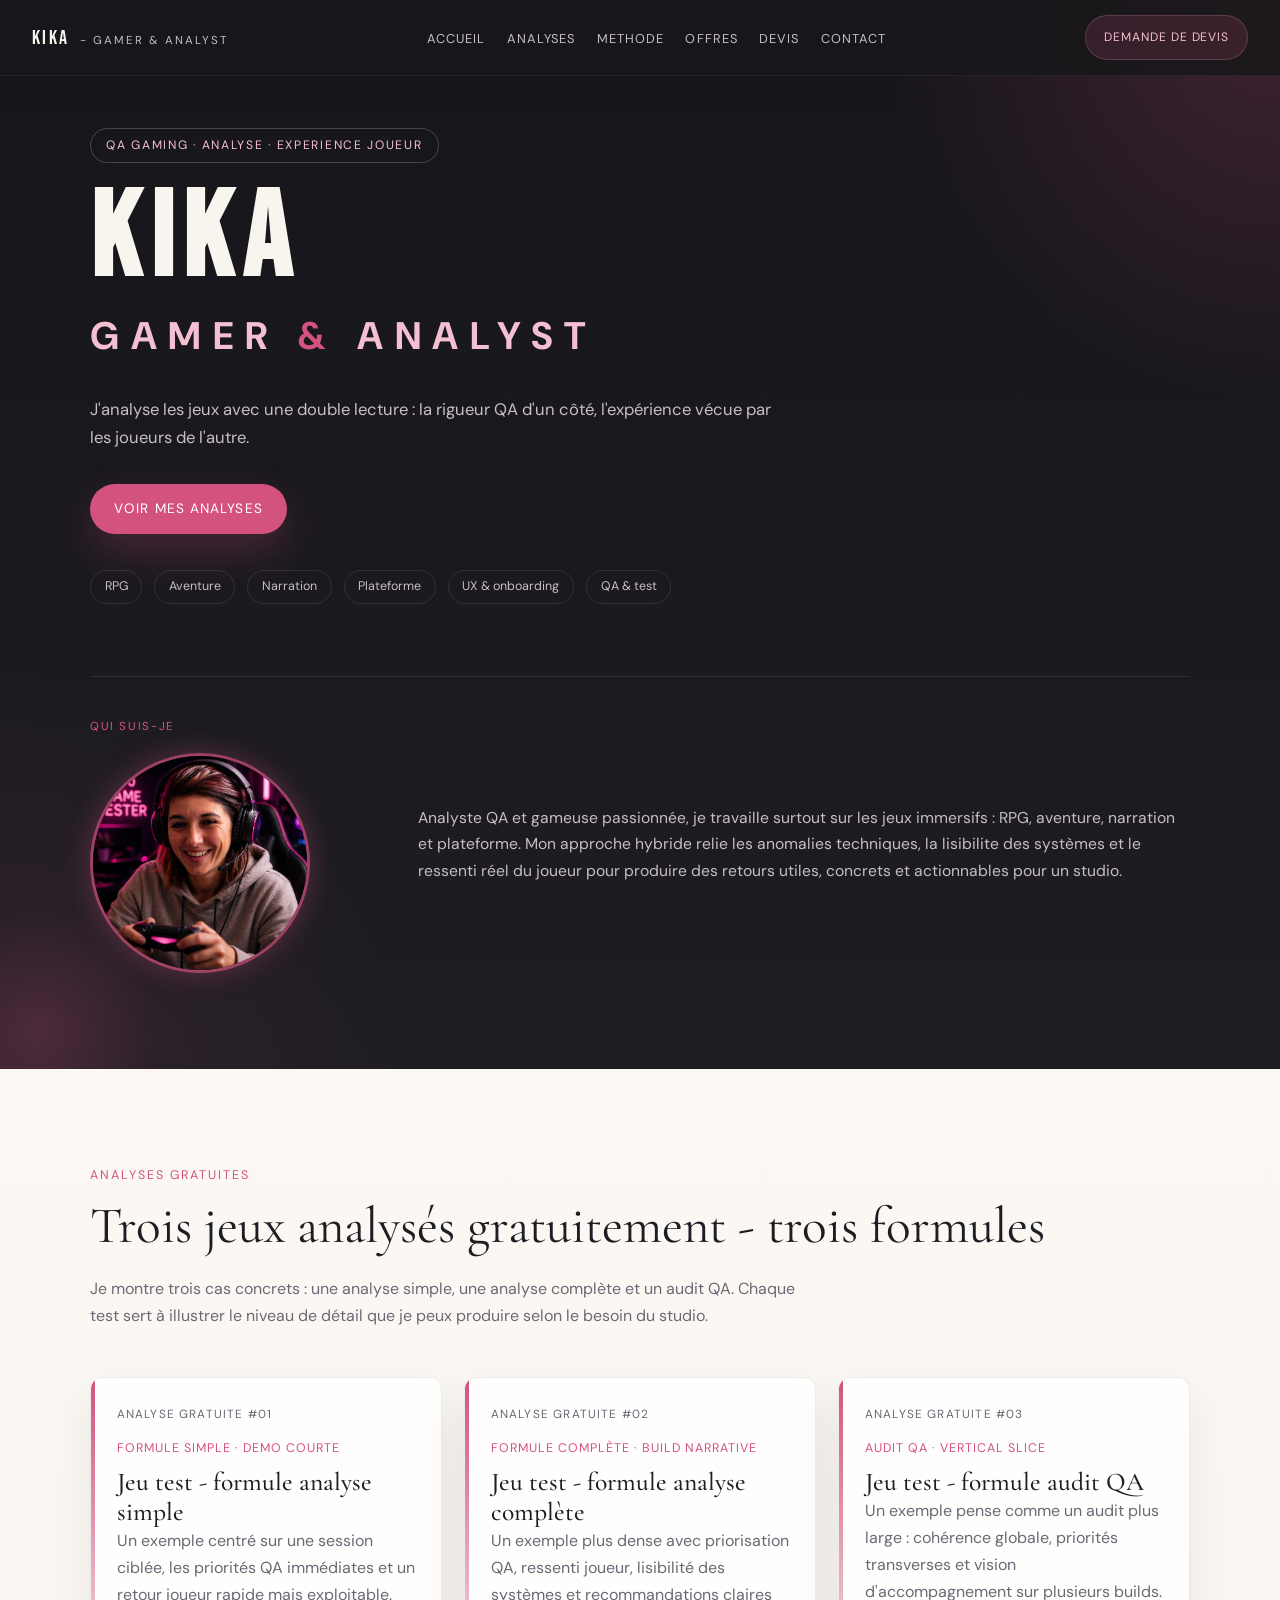
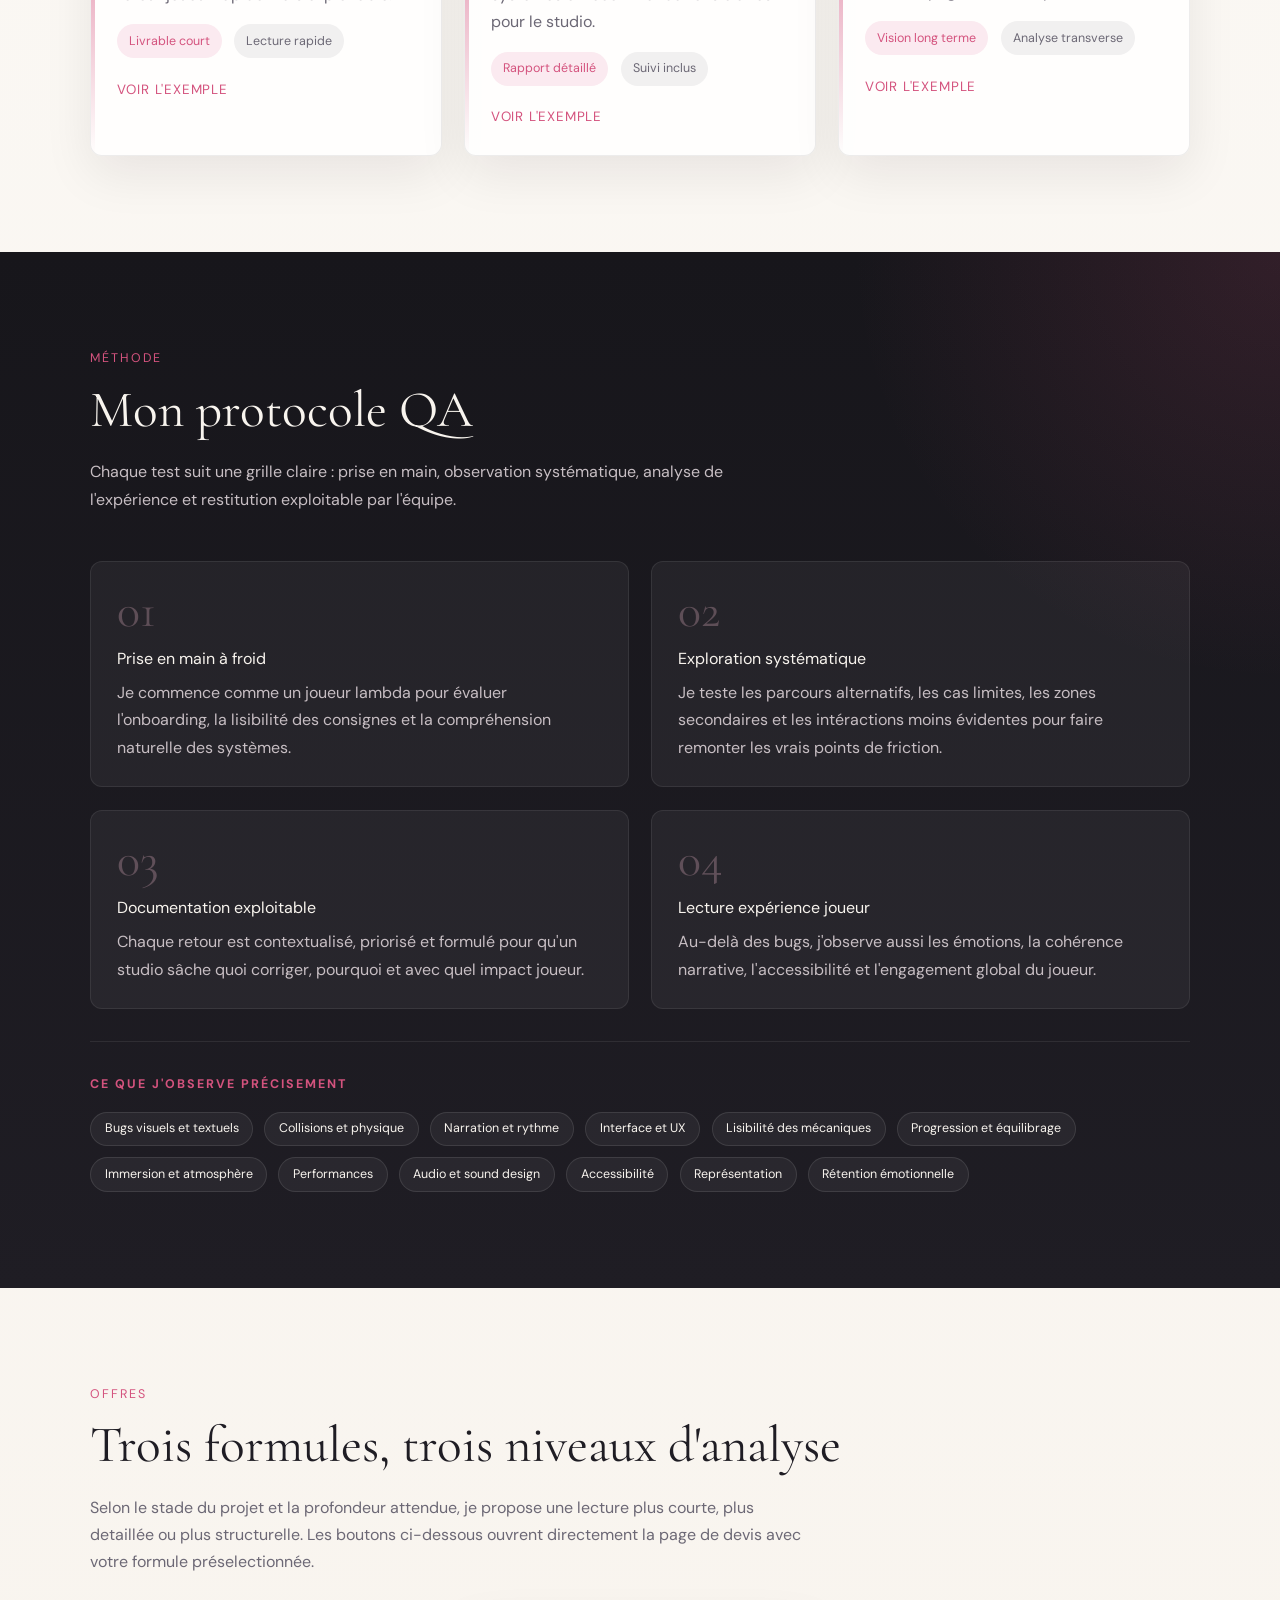
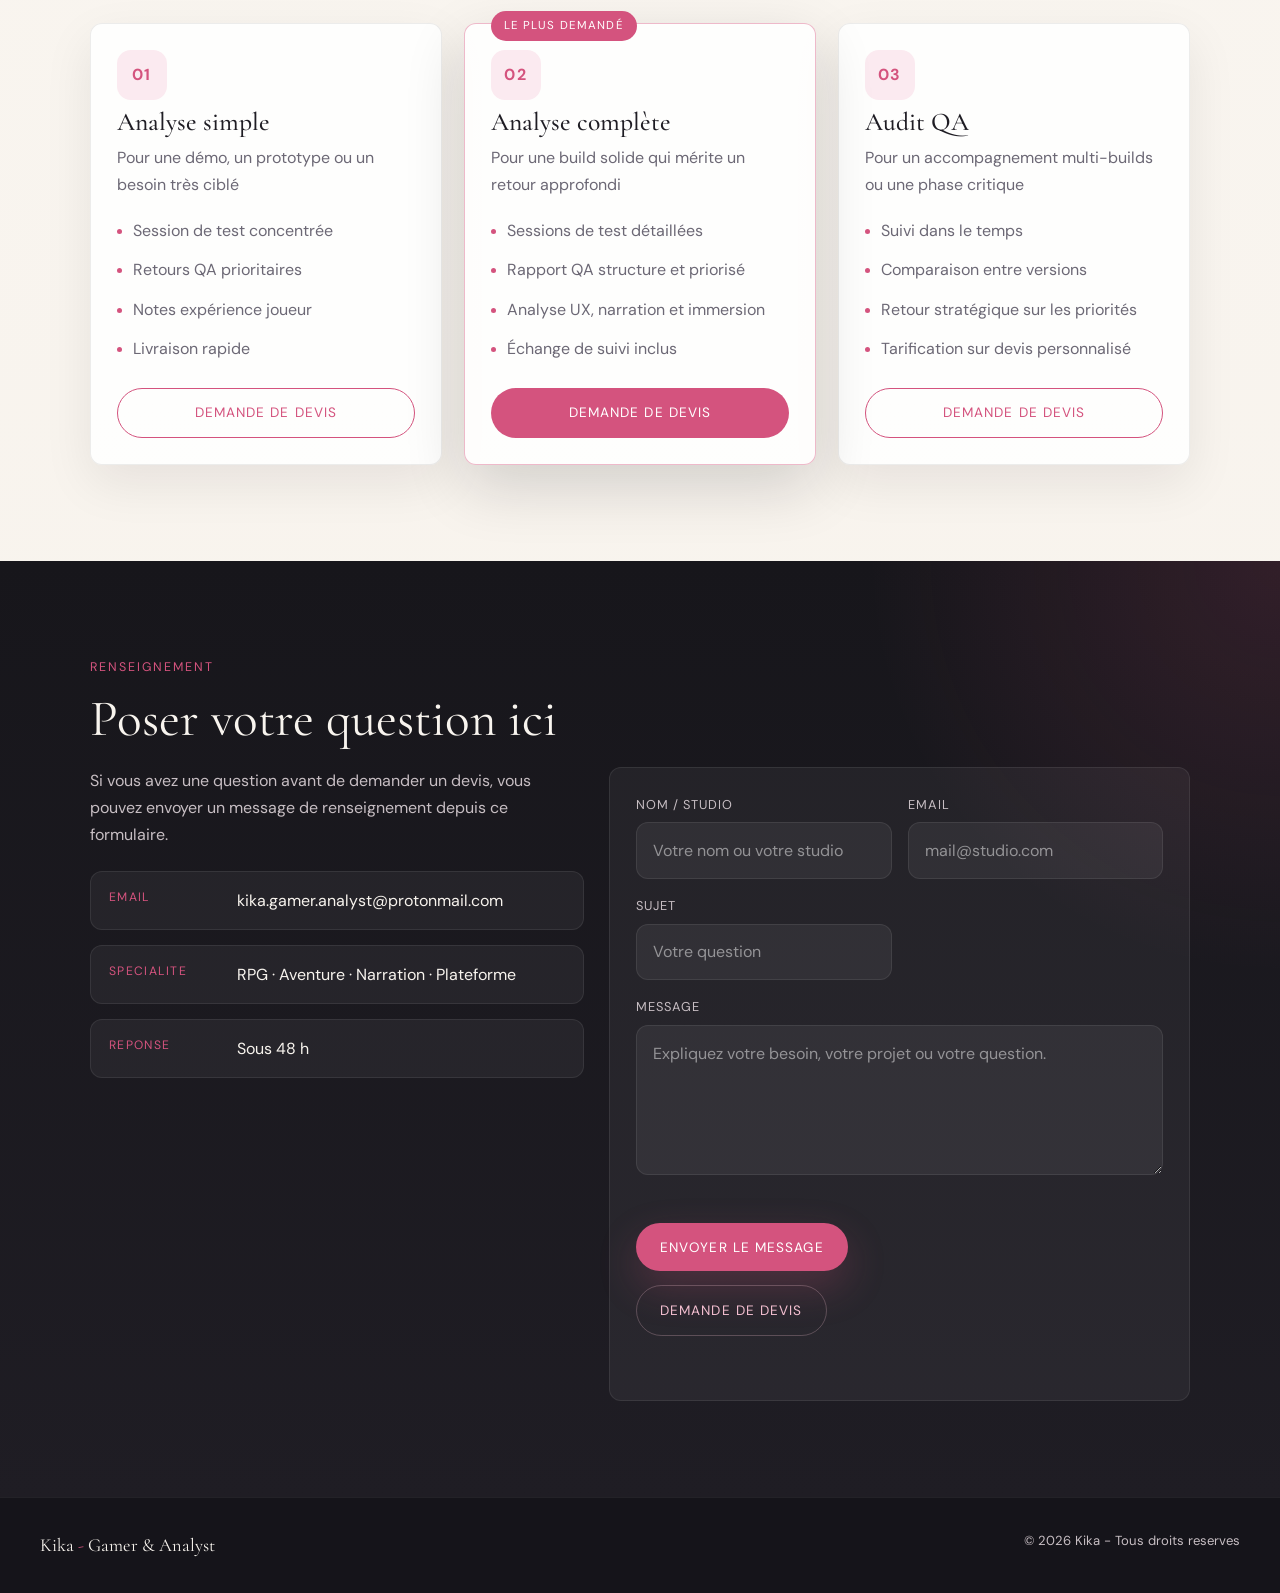
==== commit da25050b: "modif" ====
--- a/index.html
+++ b/index.html
@@ -248,7 +248,7 @@
   </div>
 </section>
 
-<section id="contact">
+<section id="contact" class="section-dark">
   <div class="container">
     <p class="section-label">Renseignement</p>
     <h2 class="section-title">Poser votre question ici</h2>
--- a/styles.css
+++ b/styles.css
@@ -913,10 +913,6 @@
   font-size: 0.84rem;
 }
 
-#contact {
-  background: linear-gradient(180deg, rgba(255, 255, 255, 0.56), rgba(255, 255, 255, 0.12));
-}
-
 .contact-inner {
   display: grid;
   grid-template-columns: minmax(0, 0.85fr) minmax(0, 1fr);
@@ -926,11 +922,11 @@
 
 .contact-info p,
 .contact-card h3 {
-  color: var(--text-main);
+  color: var(--text-muted-on-dark);
 }
 
 .contact-info strong {
-  color: var(--text-main);
+  color: var(--text-on-dark);
 }
 
 .contact-detail {
@@ -945,8 +941,8 @@
   gap: 1rem;
   padding: 0.95rem 1.1rem;
   border-radius: var(--radius);
-  background: rgba(255, 255, 255, 0.7);
-  border: 1px solid var(--border-soft);
+  background: rgba(255, 255, 255, 0.05);
+  border: 1px solid rgba(255, 255, 255, 0.08);
 }
 
 .contact-item-label {
@@ -957,7 +953,7 @@
 }
 
 .contact-item-value {
-  color: var(--text-main);
+  color: var(--text-on-dark);
 }
 
 .contact-form {
@@ -965,10 +961,10 @@
   grid-template-columns: repeat(2, minmax(0, 1fr));
   gap: 1rem;
   padding: 1.6rem;
-  background: rgba(255, 255, 255, 0.88);
-  border: 1px solid var(--border-soft);
+  background: rgba(255, 255, 255, 0.05);
+  border: 1px solid rgba(255, 255, 255, 0.08);
   border-radius: var(--radius);
-  box-shadow: var(--shadow-soft);
+  box-shadow: none;
 }
 
 .contact-field {
@@ -981,7 +977,7 @@
   font-size: 0.8rem;
   letter-spacing: 0.08em;
   text-transform: uppercase;
-  color: var(--text-muted);
+  color: var(--text-muted-on-dark);
 }
 
 .contact-field-full {
@@ -994,14 +990,19 @@
   min-height: 50px;
   padding: 0.85rem 1rem;
   border-radius: 12px;
-  border: 1px solid rgba(31, 29, 36, 0.12);
-  background: rgba(255, 255, 255, 0.92);
-  color: var(--text-main);
+  border: 1px solid rgba(255, 255, 255, 0.08);
+  background: rgba(255, 255, 255, 0.06);
+  color: var(--text-on-dark);
   font: inherit;
   outline: none;
   transition: border-color 0.2s ease, box-shadow 0.2s ease;
 }
 
+.contact-form input::placeholder,
+.contact-form textarea::placeholder {
+  color: rgba(255, 255, 255, 0.48);
+}
+
 .contact-form textarea {
   min-height: 150px;
   resize: vertical;
@@ -1010,13 +1011,13 @@
 .contact-form input:focus,
 .contact-form textarea:focus {
   border-color: rgba(212, 83, 126, 0.55);
-  box-shadow: 0 0 0 4px rgba(212, 83, 126, 0.08);
+  box-shadow: 0 0 0 4px rgba(212, 83, 126, 0.12);
 }
 
 .contact-note {
   grid-column: 1 / -1;
   min-height: 1.4rem;
-  color: var(--rose);
+  color: var(--rose-light);
   font-size: 0.84rem;
 }
 
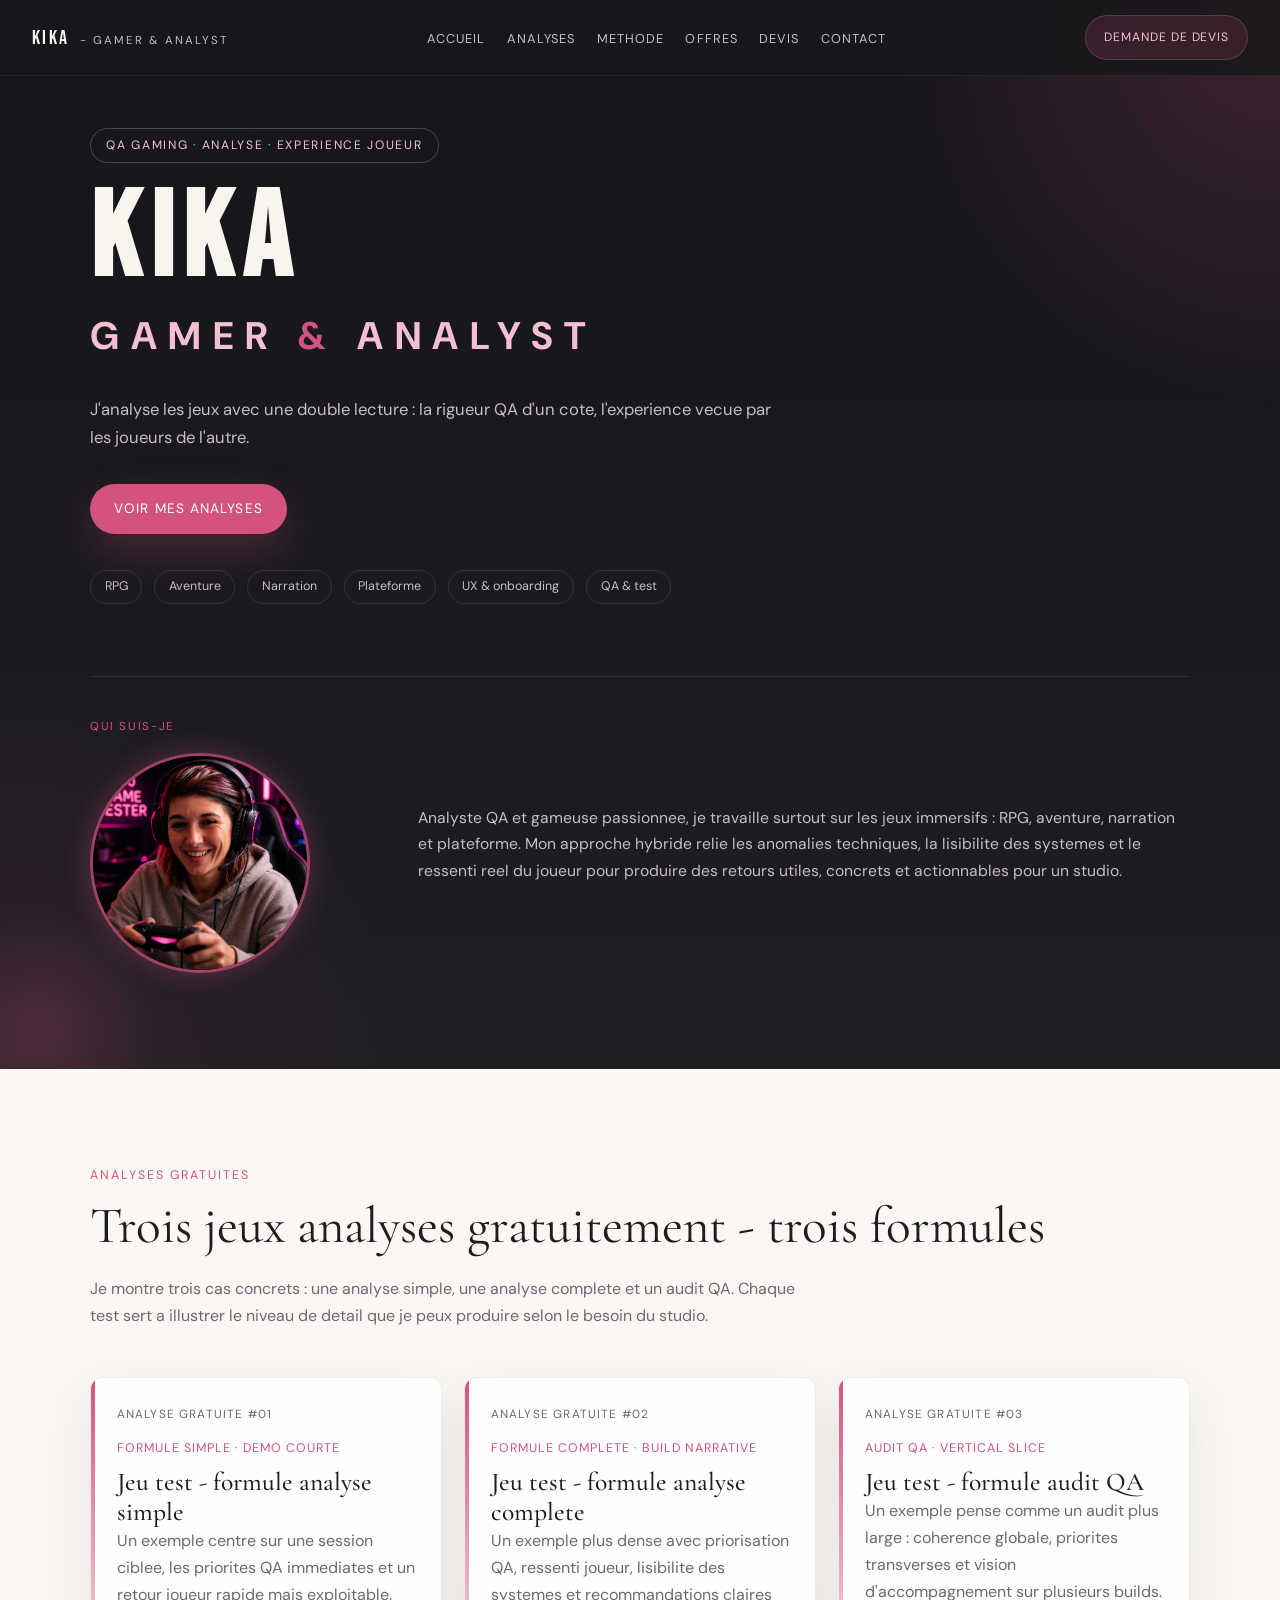
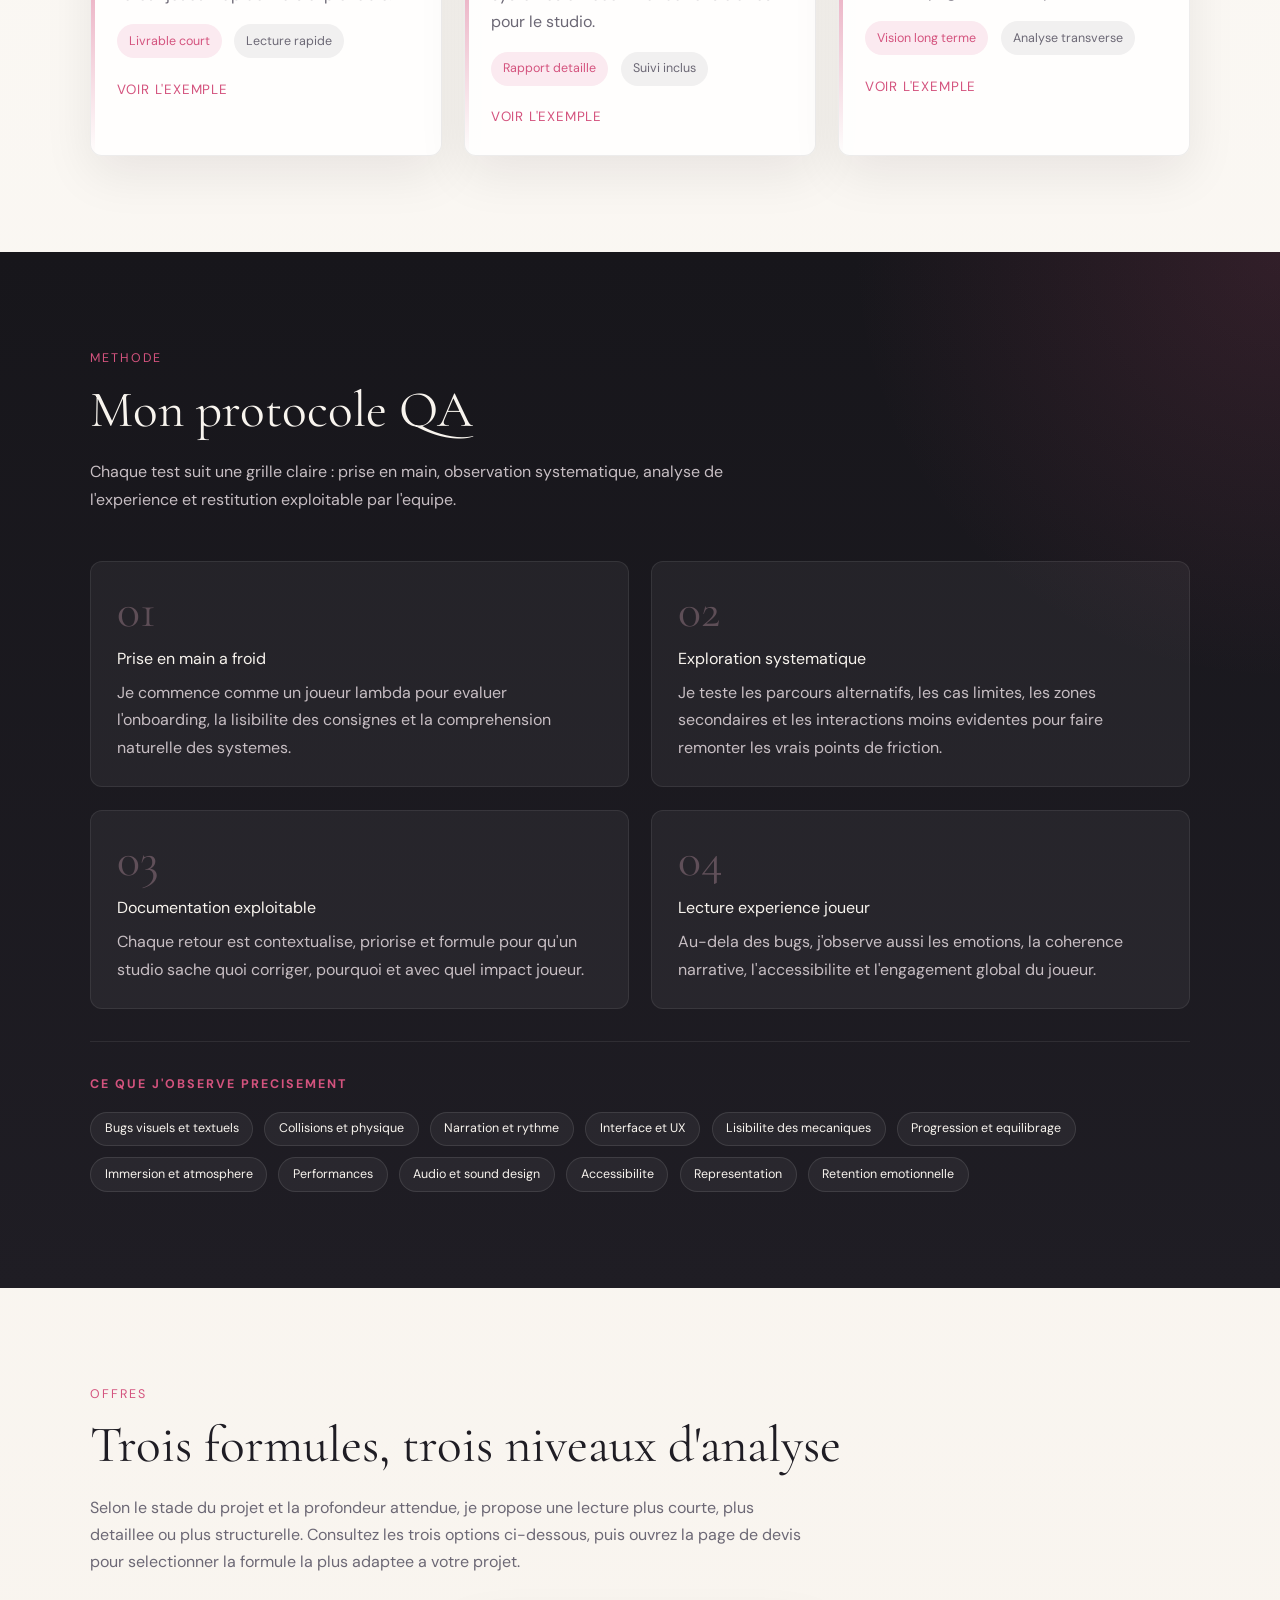
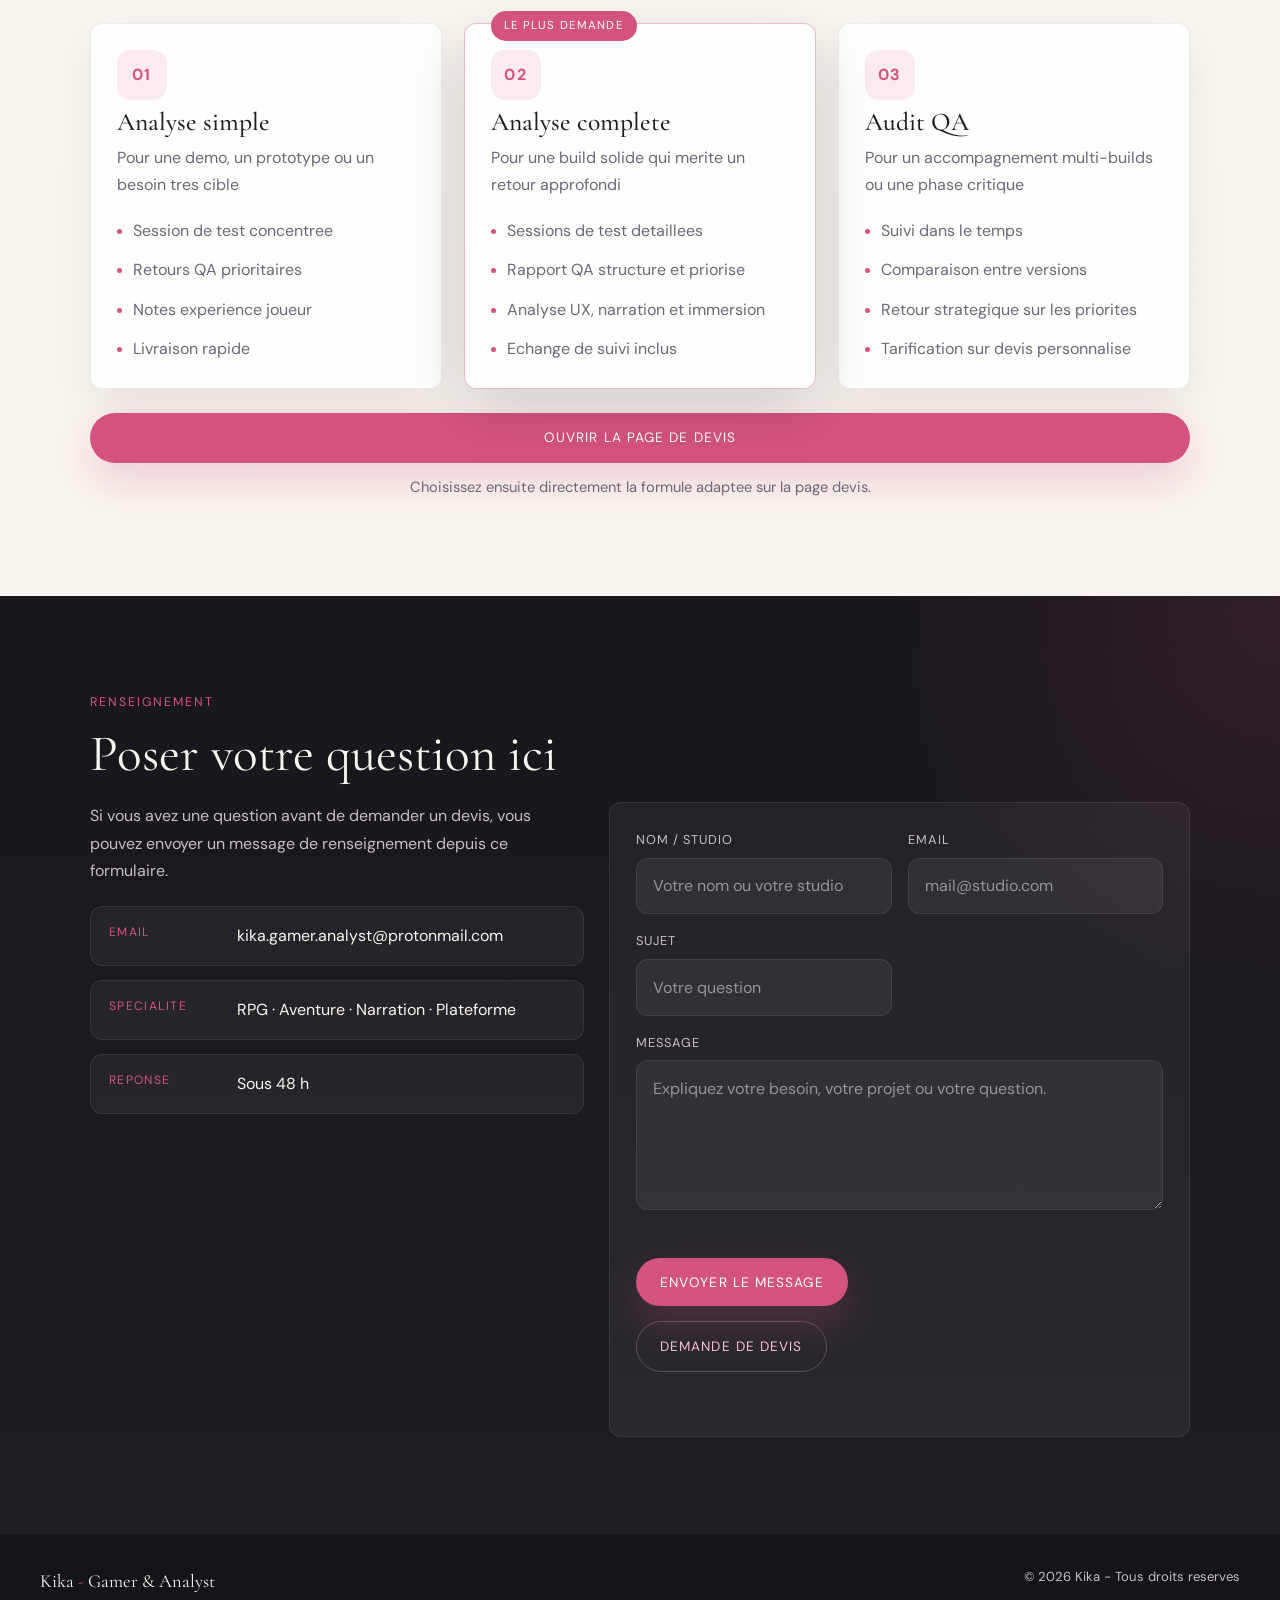
==== commit 1d0eb191: "modif devis" ====
--- a/index.html
+++ b/index.html
@@ -35,8 +35,8 @@
       <span class="hero-subtitle">Gamer <span class="hero-slash">&amp;</span> Analyst</span>
     </h1>
     <p class="hero-slogan">
-      J'analyse les jeux avec une double lecture : la rigueur QA d'un côté,
-      l'expérience vécue par les joueurs de l'autre.
+      J'analyse les jeux avec une double lecture : la rigueur QA d'un cote,
+      l'experience vecue par les joueurs de l'autre.
     </p>
 
     <div class="hero-actions">
@@ -61,9 +61,9 @@
       </div>
       <div>
         <p class="bio-text">
-          Analyste QA et gameuse passionnée, je travaille surtout sur les jeux immersifs :
+          Analyste QA et gameuse passionnee, je travaille surtout sur les jeux immersifs :
           RPG, aventure, narration et plateforme. Mon approche hybride relie les anomalies
-          techniques, la lisibilite des systèmes et le ressenti réel du joueur pour produire
+          techniques, la lisibilite des systemes et le ressenti reel du joueur pour produire
           des retours utiles, concrets et actionnables pour un studio.
         </p>
       </div>
@@ -74,11 +74,10 @@
 <section id="analyses">
   <div class="container">
     <p class="section-label">Analyses gratuites</p>
-    <h2 class="section-title">Trois jeux analysés gratuitement - trois formules</h2>
+    <h2 class="section-title">Trois jeux analyses gratuitement - trois formules</h2>
     <p class="section-intro">
-      Je montre trois cas concrets : une analyse simple,
-      une analyse complète et un audit QA. Chaque test sert à illustrer le niveau de détail
-      que je peux produire selon le besoin du studio.
+      Je montre trois cas concrets : une analyse simple, une analyse complete et un audit QA.
+      Chaque test sert a illustrer le niveau de detail que je peux produire selon le besoin du studio.
     </p>
 
     <div class="articles-grid">
@@ -87,7 +86,7 @@
         <p class="article-genre">Formule simple &middot; Demo courte</p>
         <h3 class="article-title">Jeu test - formule analyse simple</h3>
         <p class="article-desc">
-          Un exemple centré sur une session ciblée, les priorités QA immédiates
+          Un exemple centre sur une session ciblee, les priorites QA immediates
           et un retour joueur rapide mais exploitable.
         </p>
         <div class="article-meta">
@@ -99,14 +98,14 @@
 
       <article class="article-card article-card-published">
         <p class="article-topline">Analyse gratuite #02</p>
-        <p class="article-genre">Formule complète &middot; Build narrative</p>
-        <h3 class="article-title">Jeu test - formule analyse complète</h3>
+        <p class="article-genre">Formule complete &middot; Build narrative</p>
+        <h3 class="article-title">Jeu test - formule analyse complete</h3>
         <p class="article-desc">
           Un exemple plus dense avec priorisation QA, ressenti joueur,
-          lisibilité des systèmes et recommandations claires pour le studio.
+          lisibilite des systemes et recommandations claires pour le studio.
         </p>
         <div class="article-meta">
-          <span class="article-score">Rapport détaillé</span>
+          <span class="article-score">Rapport detaille</span>
           <span>Suivi inclus</span>
         </div>
         <a href="analyse-rpg-narratif.html" class="article-link">Voir l'exemple</a>
@@ -117,8 +116,8 @@
         <p class="article-genre">Audit QA &middot; Vertical slice</p>
         <h3 class="article-title">Jeu test - formule audit QA</h3>
         <p class="article-desc">
-          Un exemple pense comme un audit plus large : cohérence globale,
-          priorités transverses et vision d'accompagnement sur plusieurs builds.
+          Un exemple pense comme un audit plus large : coherence globale,
+          priorites transverses et vision d'accompagnement sur plusieurs builds.
         </p>
         <div class="article-meta">
           <span class="article-score">Vision long terme</span>
@@ -132,63 +131,63 @@
 
 <section id="methode" class="section-dark">
   <div class="container">
-    <p class="section-label">Méthode</p>
+    <p class="section-label">Methode</p>
     <h2 class="section-title">Mon protocole QA</h2>
     <p class="section-intro">
-      Chaque test suit une grille claire : prise en main, observation systématique,
-      analyse de l'expérience et restitution exploitable par l'équipe.
+      Chaque test suit une grille claire : prise en main, observation systematique,
+      analyse de l'experience et restitution exploitable par l'equipe.
     </p>
 
     <div class="method-grid">
       <article class="method-card">
         <p class="method-num">01</p>
-        <p class="method-card-title">Prise en main à froid</p>
+        <p class="method-card-title">Prise en main a froid</p>
         <p class="method-card-text">
-          Je commence comme un joueur lambda pour évaluer l'onboarding, la lisibilité
-          des consignes et la compréhension naturelle des systèmes.
+          Je commence comme un joueur lambda pour evaluer l'onboarding, la lisibilite
+          des consignes et la comprehension naturelle des systemes.
         </p>
       </article>
       <article class="method-card">
         <p class="method-num">02</p>
-        <p class="method-card-title">Exploration systématique</p>
+        <p class="method-card-title">Exploration systematique</p>
         <p class="method-card-text">
           Je teste les parcours alternatifs, les cas limites, les zones secondaires
-          et les intéractions moins évidentes pour faire remonter les vrais points de friction.
+          et les interactions moins evidentes pour faire remonter les vrais points de friction.
         </p>
       </article>
       <article class="method-card">
         <p class="method-num">03</p>
         <p class="method-card-title">Documentation exploitable</p>
         <p class="method-card-text">
-          Chaque retour est contextualisé, priorisé et formulé pour qu'un studio sâche
+          Chaque retour est contextualise, priorise et formule pour qu'un studio sache
           quoi corriger, pourquoi et avec quel impact joueur.
         </p>
       </article>
       <article class="method-card">
         <p class="method-num">04</p>
-        <p class="method-card-title">Lecture expérience joueur</p>
+        <p class="method-card-title">Lecture experience joueur</p>
         <p class="method-card-text">
-          Au-delà des bugs, j'observe aussi les émotions, la cohérence narrative,
-          l'accessibilité et l'engagement global du joueur.
+          Au-dela des bugs, j'observe aussi les emotions, la coherence narrative,
+          l'accessibilite et l'engagement global du joueur.
         </p>
       </article>
     </div>
 
     <div class="method-criteria">
-      <h3>Ce que j'observe précisement</h3>
+      <h3>Ce que j'observe precisement</h3>
       <div class="criteria-list">
         <span class="criteria-pill">Bugs visuels et textuels</span>
         <span class="criteria-pill">Collisions et physique</span>
         <span class="criteria-pill">Narration et rythme</span>
         <span class="criteria-pill">Interface et UX</span>
-        <span class="criteria-pill">Lisibilité des mécaniques</span>
-        <span class="criteria-pill">Progression et équilibrage</span>
-        <span class="criteria-pill">Immersion et atmosphère</span>
+        <span class="criteria-pill">Lisibilite des mecaniques</span>
+        <span class="criteria-pill">Progression et equilibrage</span>
+        <span class="criteria-pill">Immersion et atmosphere</span>
         <span class="criteria-pill">Performances</span>
         <span class="criteria-pill">Audio et sound design</span>
-        <span class="criteria-pill">Accessibilité</span>
-        <span class="criteria-pill">Représentation</span>
-        <span class="criteria-pill">Rétention émotionnelle</span>
+        <span class="criteria-pill">Accessibilite</span>
+        <span class="criteria-pill">Representation</span>
+        <span class="criteria-pill">Retention emotionnelle</span>
       </div>
     </div>
   </div>
@@ -200,36 +199,34 @@
     <h2 class="section-title">Trois formules, trois niveaux d'analyse</h2>
     <p class="section-intro">
       Selon le stade du projet et la profondeur attendue, je propose une lecture plus
-      courte, plus detaillée ou plus structurelle. Les boutons ci-dessous ouvrent
-      directement la page de devis avec votre formule préselectionnée.
+      courte, plus detaillee ou plus structurelle. Consultez les trois options ci-dessous,
+      puis ouvrez la page de devis pour selectionner la formule la plus adaptee a votre projet.
     </p>
 
     <div class="offers-grid">
       <article class="offer-card">
         <div class="offer-icon">01</div>
         <h3 class="offer-name">Analyse simple</h3>
-        <p class="offer-sub">Pour une démo, un prototype ou un besoin très ciblé</p>
+        <p class="offer-sub">Pour une demo, un prototype ou un besoin tres cible</p>
         <ul class="offer-features">
-          <li>Session de test concentrée</li>
+          <li>Session de test concentree</li>
           <li>Retours QA prioritaires</li>
-          <li>Notes expérience joueur</li>
+          <li>Notes experience joueur</li>
           <li>Livraison rapide</li>
         </ul>
-        <a href="devis.html?formule=simple" class="button offer-cta offer-cta-outline">Demande de devis</a>
       </article>
 
       <article class="offer-card featured">
-        <div class="offer-badge">Le plus demandé</div>
+        <div class="offer-badge">Le plus demande</div>
         <div class="offer-icon">02</div>
-        <h3 class="offer-name">Analyse complète</h3>
-        <p class="offer-sub">Pour une build solide qui mérite un retour approfondi</p>
+        <h3 class="offer-name">Analyse complete</h3>
+        <p class="offer-sub">Pour une build solide qui merite un retour approfondi</p>
         <ul class="offer-features">
-          <li>Sessions de test détaillées</li>
-          <li>Rapport QA structure et priorisé</li>
+          <li>Sessions de test detaillees</li>
+          <li>Rapport QA structure et priorise</li>
           <li>Analyse UX, narration et immersion</li>
-          <li>Échange de suivi inclus</li>
+          <li>Echange de suivi inclus</li>
         </ul>
-        <a href="devis.html?formule=complete" class="button offer-cta offer-cta-filled">Demande de devis</a>
       </article>
 
       <article class="offer-card">
@@ -239,11 +236,15 @@
         <ul class="offer-features">
           <li>Suivi dans le temps</li>
           <li>Comparaison entre versions</li>
-          <li>Retour stratégique sur les priorités</li>
-          <li>Tarification sur devis personnalisé</li>
+          <li>Retour strategique sur les priorites</li>
+          <li>Tarification sur devis personnalise</li>
         </ul>
-        <a href="devis.html?formule=audit" class="button offer-cta offer-cta-outline">Demande de devis</a>
-      </article>
+      </article>
+    </div>
+
+    <div class="offers-cta-bar">
+      <a href="devis.html" class="button button-primary offers-cta-button">Ouvrir la page de devis</a>
+      <p class="offers-cta-note">Choisissez ensuite directement la formule adaptee sur la page devis.</p>
     </div>
   </div>
 </section>
@@ -257,7 +258,7 @@
       <div class="contact-info">
         <p>
           Si vous avez une question avant de demander un devis, vous pouvez envoyer
-          un message de renseignement depuis ce formulaire. 
+          un message de renseignement depuis ce formulaire.
         </p>
         <div class="contact-detail">
           <div class="contact-item">
--- a/styles.css
+++ b/styles.css
@@ -700,6 +700,23 @@
   color: #fff;
 }
 
+.offers-cta-bar {
+  margin-top: 1.5rem;
+  display: flex;
+  flex-direction: column;
+  gap: 0.75rem;
+}
+
+.offers-cta-button {
+  width: 100%;
+}
+
+.offers-cta-note {
+  text-align: center;
+  color: var(--text-muted);
+  font-size: 0.92rem;
+}
+
 .quote-layout {
   display: grid;
   grid-template-columns: minmax(0, 1.35fr) minmax(320px, 0.85fr);
@@ -911,6 +928,12 @@
   margin-top: 1rem;
   color: var(--rose);
   font-size: 0.84rem;
+}
+
+#contact.section-dark {
+  background:
+    radial-gradient(circle at top right, rgba(212, 83, 126, 0.14), transparent 26%),
+    linear-gradient(180deg, #17161b 0%, #1f1d24 100%);
 }
 
 .contact-inner {
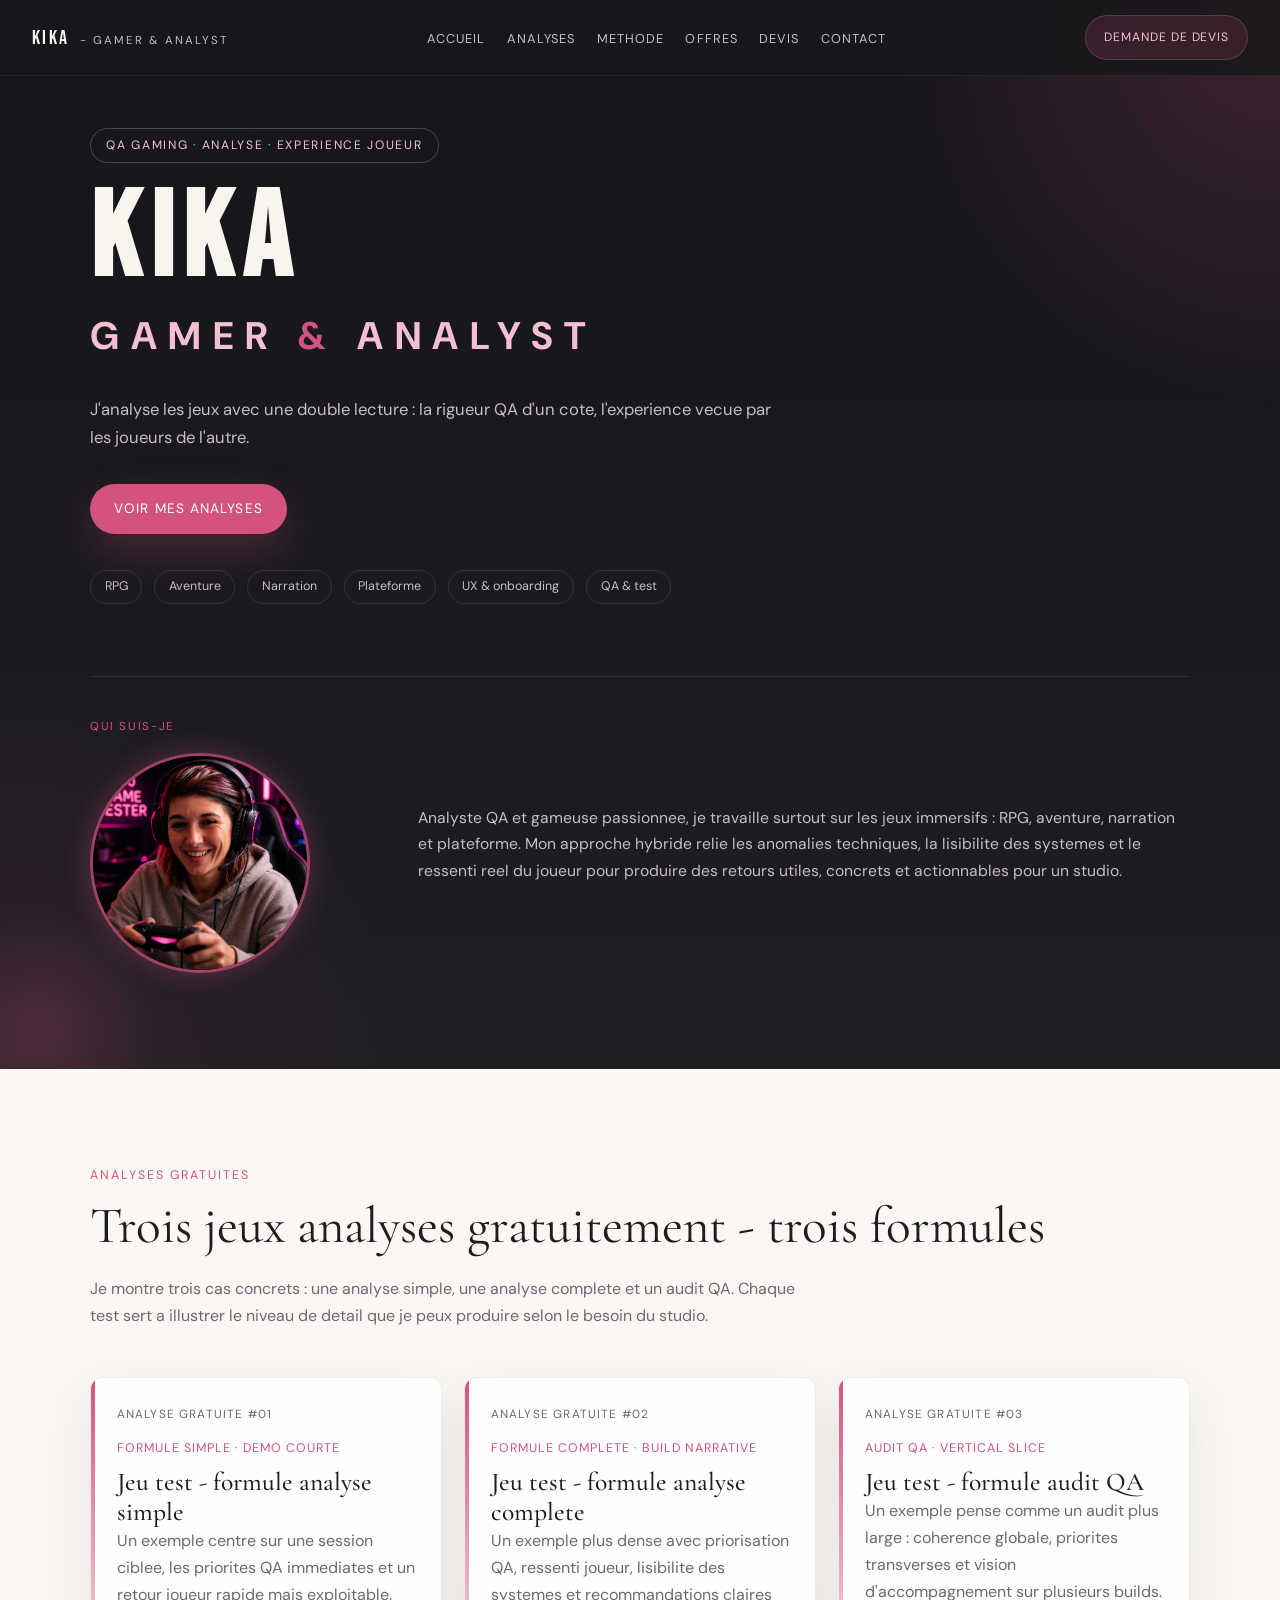
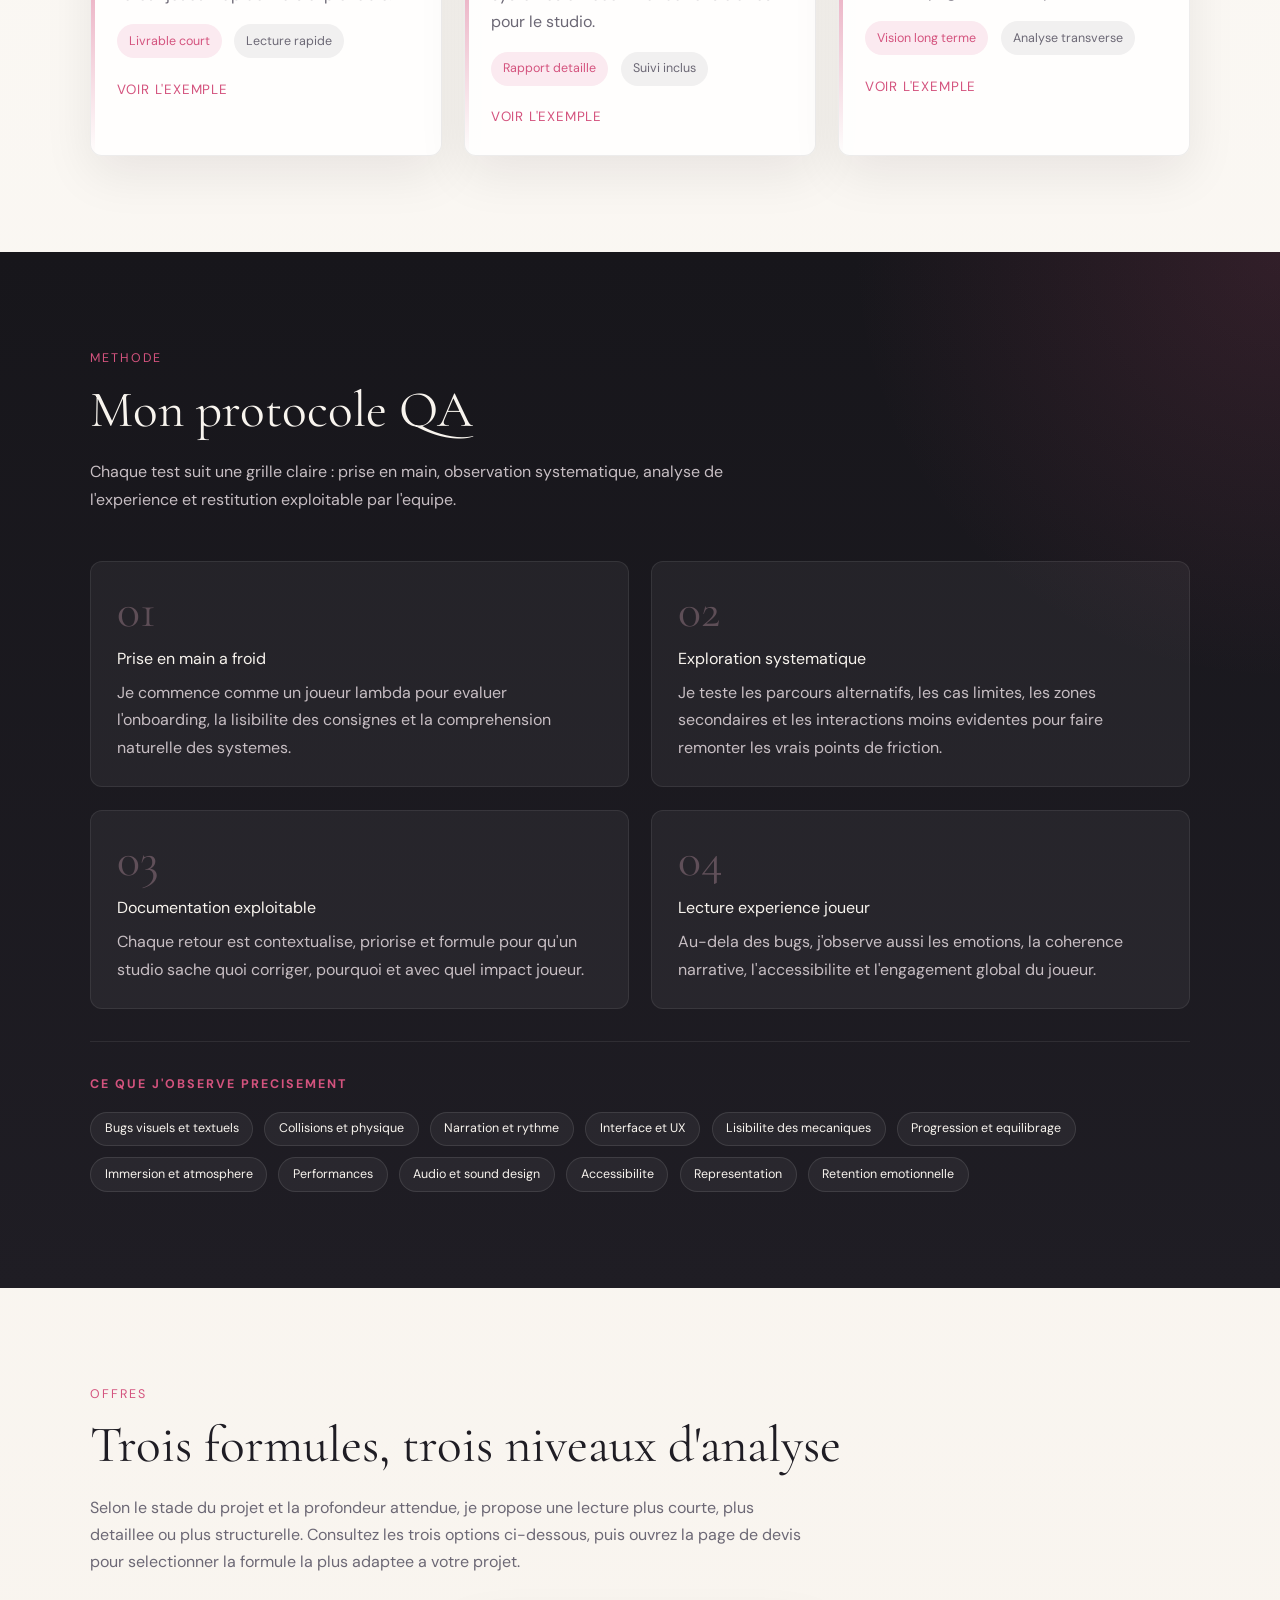
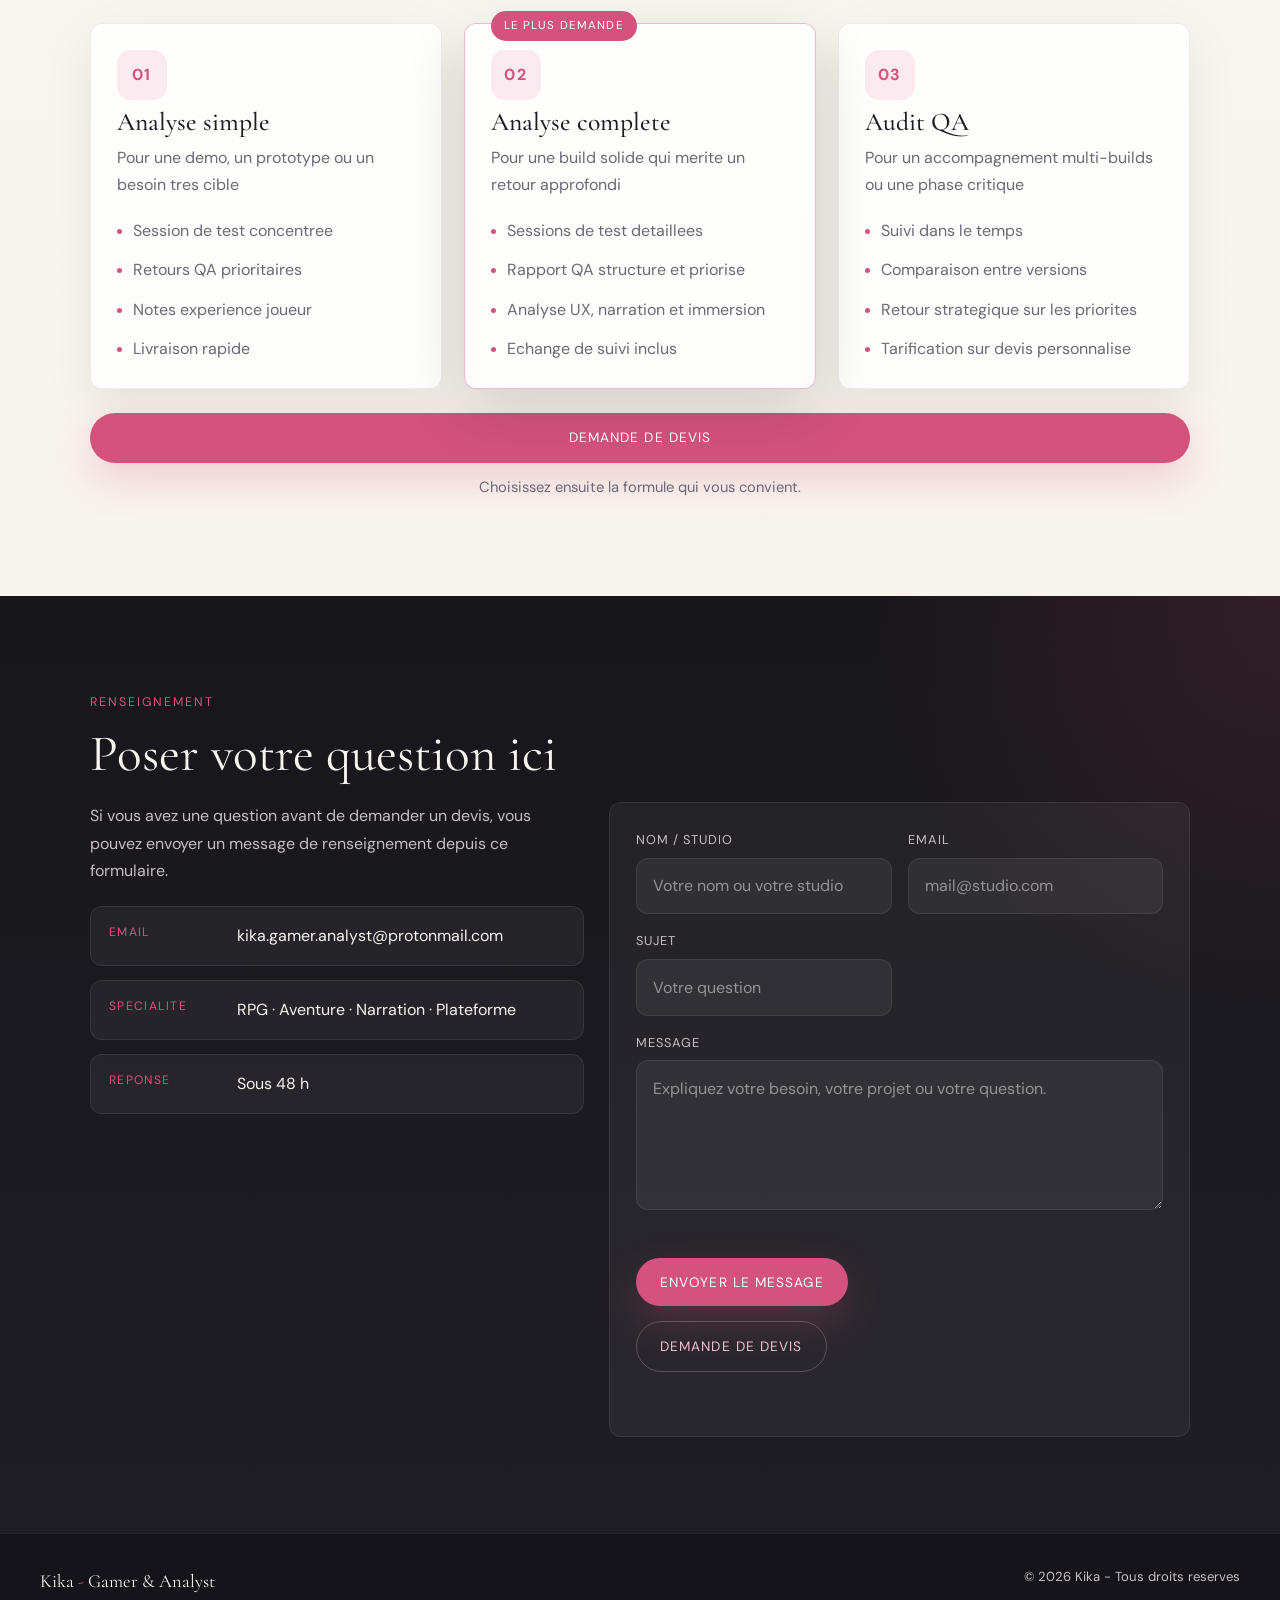
==== commit 73c96a7a: "Update index.html" ====
--- a/index.html
+++ b/index.html
@@ -243,8 +243,8 @@
     </div>
 
     <div class="offers-cta-bar">
-      <a href="devis.html" class="button button-primary offers-cta-button">Ouvrir la page de devis</a>
-      <p class="offers-cta-note">Choisissez ensuite directement la formule adaptee sur la page devis.</p>
+      <a href="devis.html" class="button button-primary offers-cta-button">Demande de devis</a>
+      <p class="offers-cta-note">Choisissez ensuite la formule qui vous convient.</p>
     </div>
   </div>
 </section>
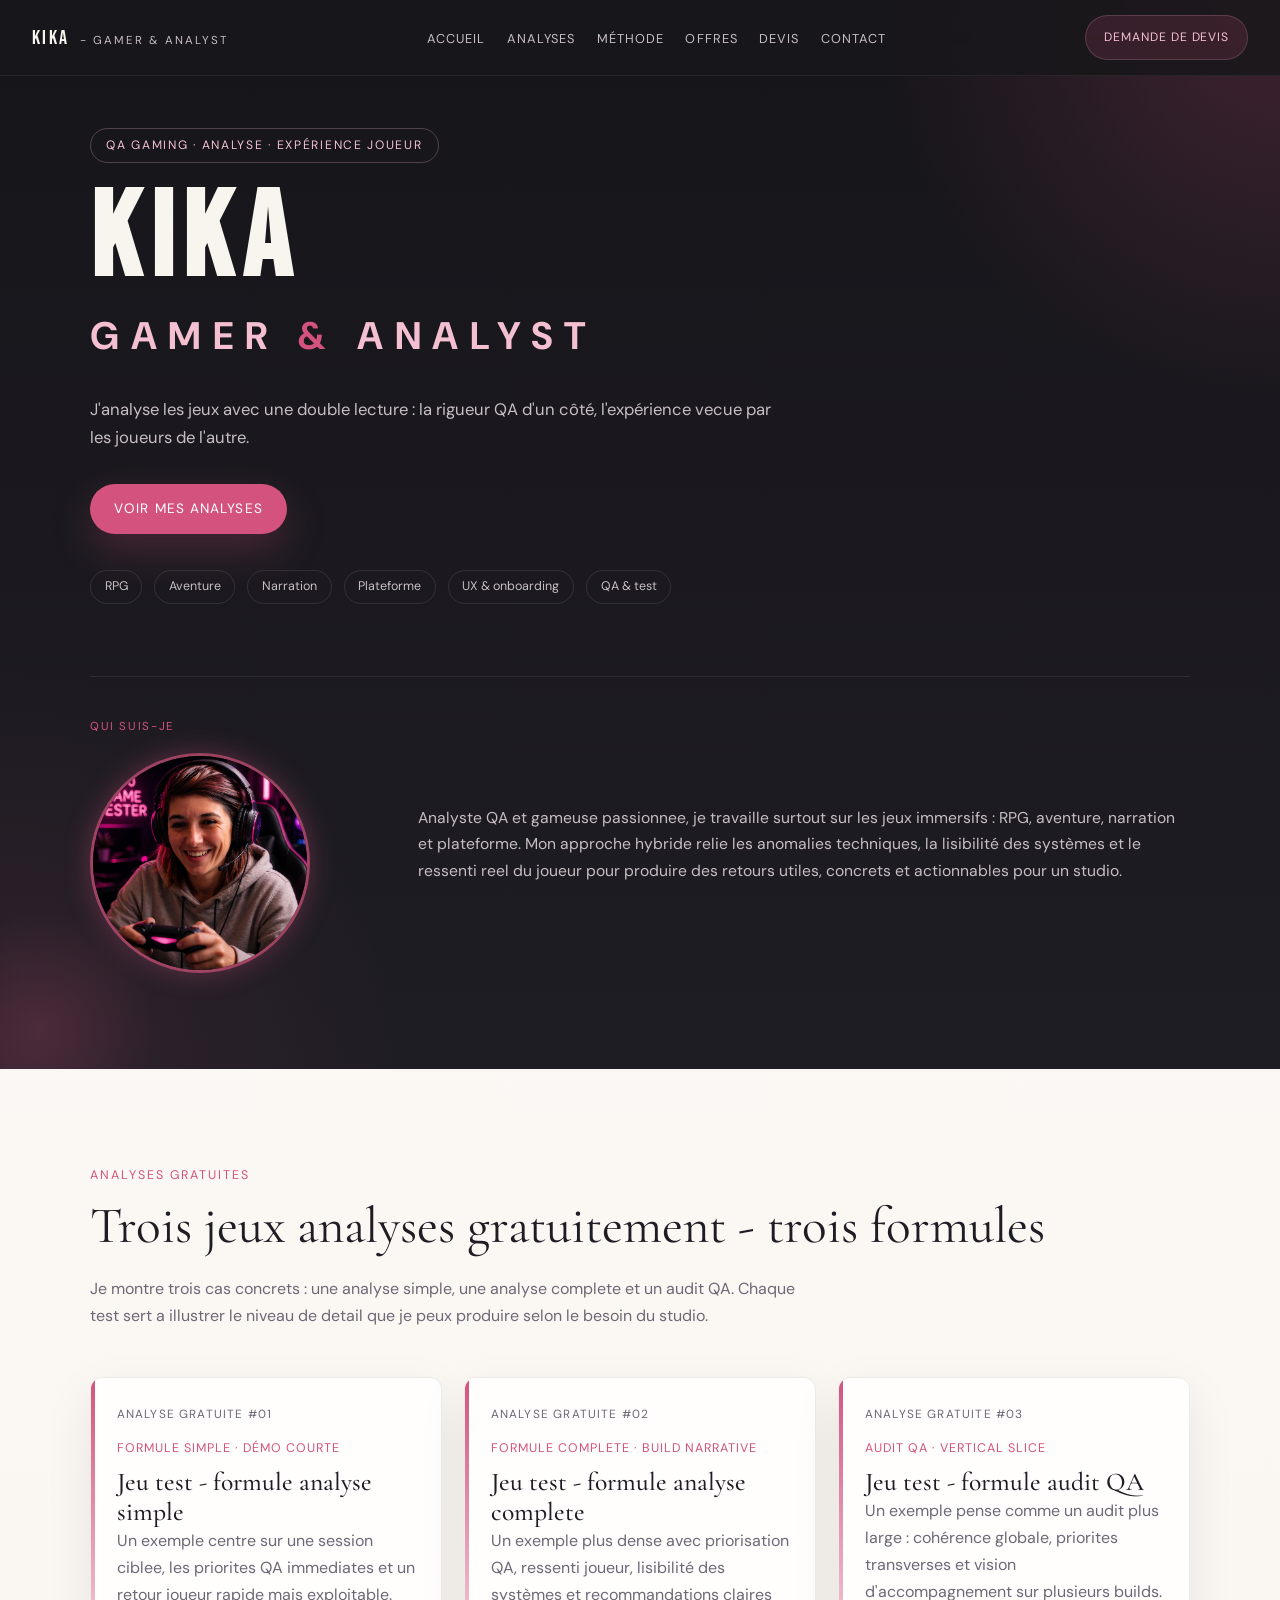
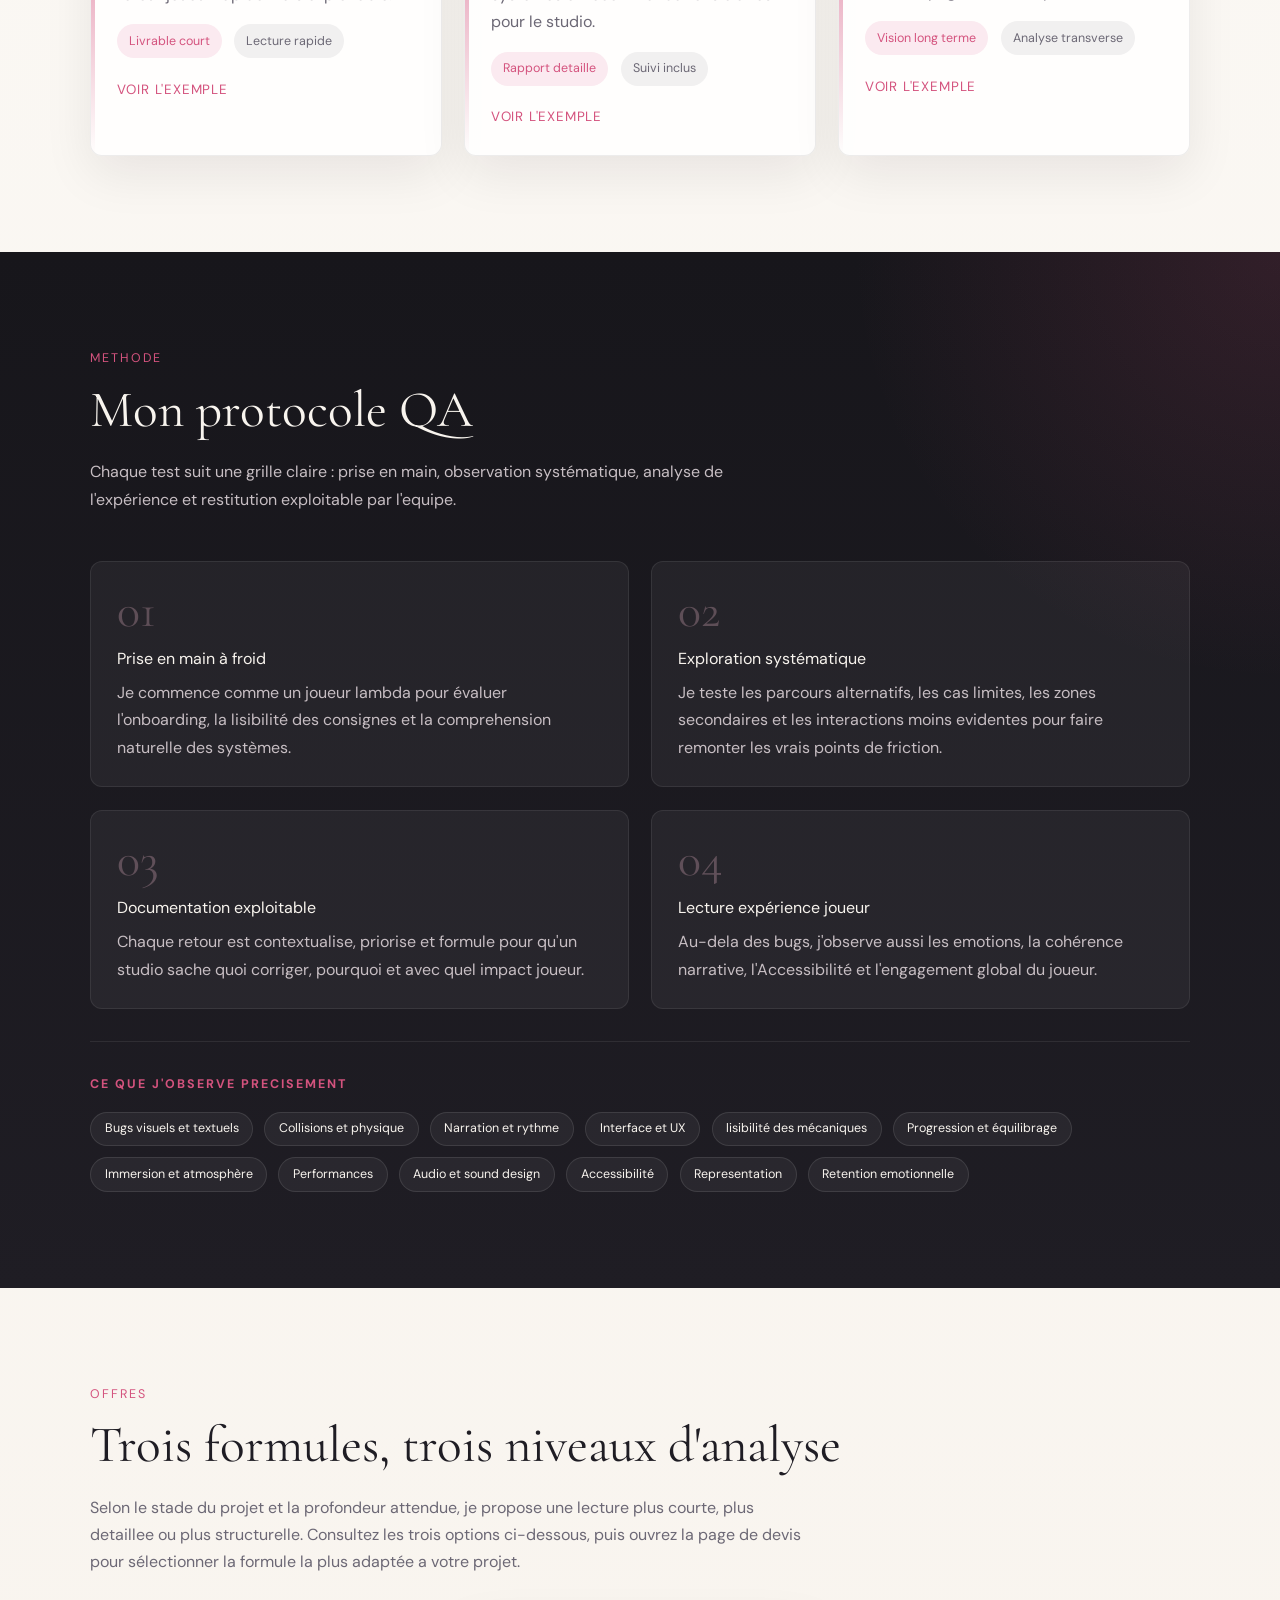
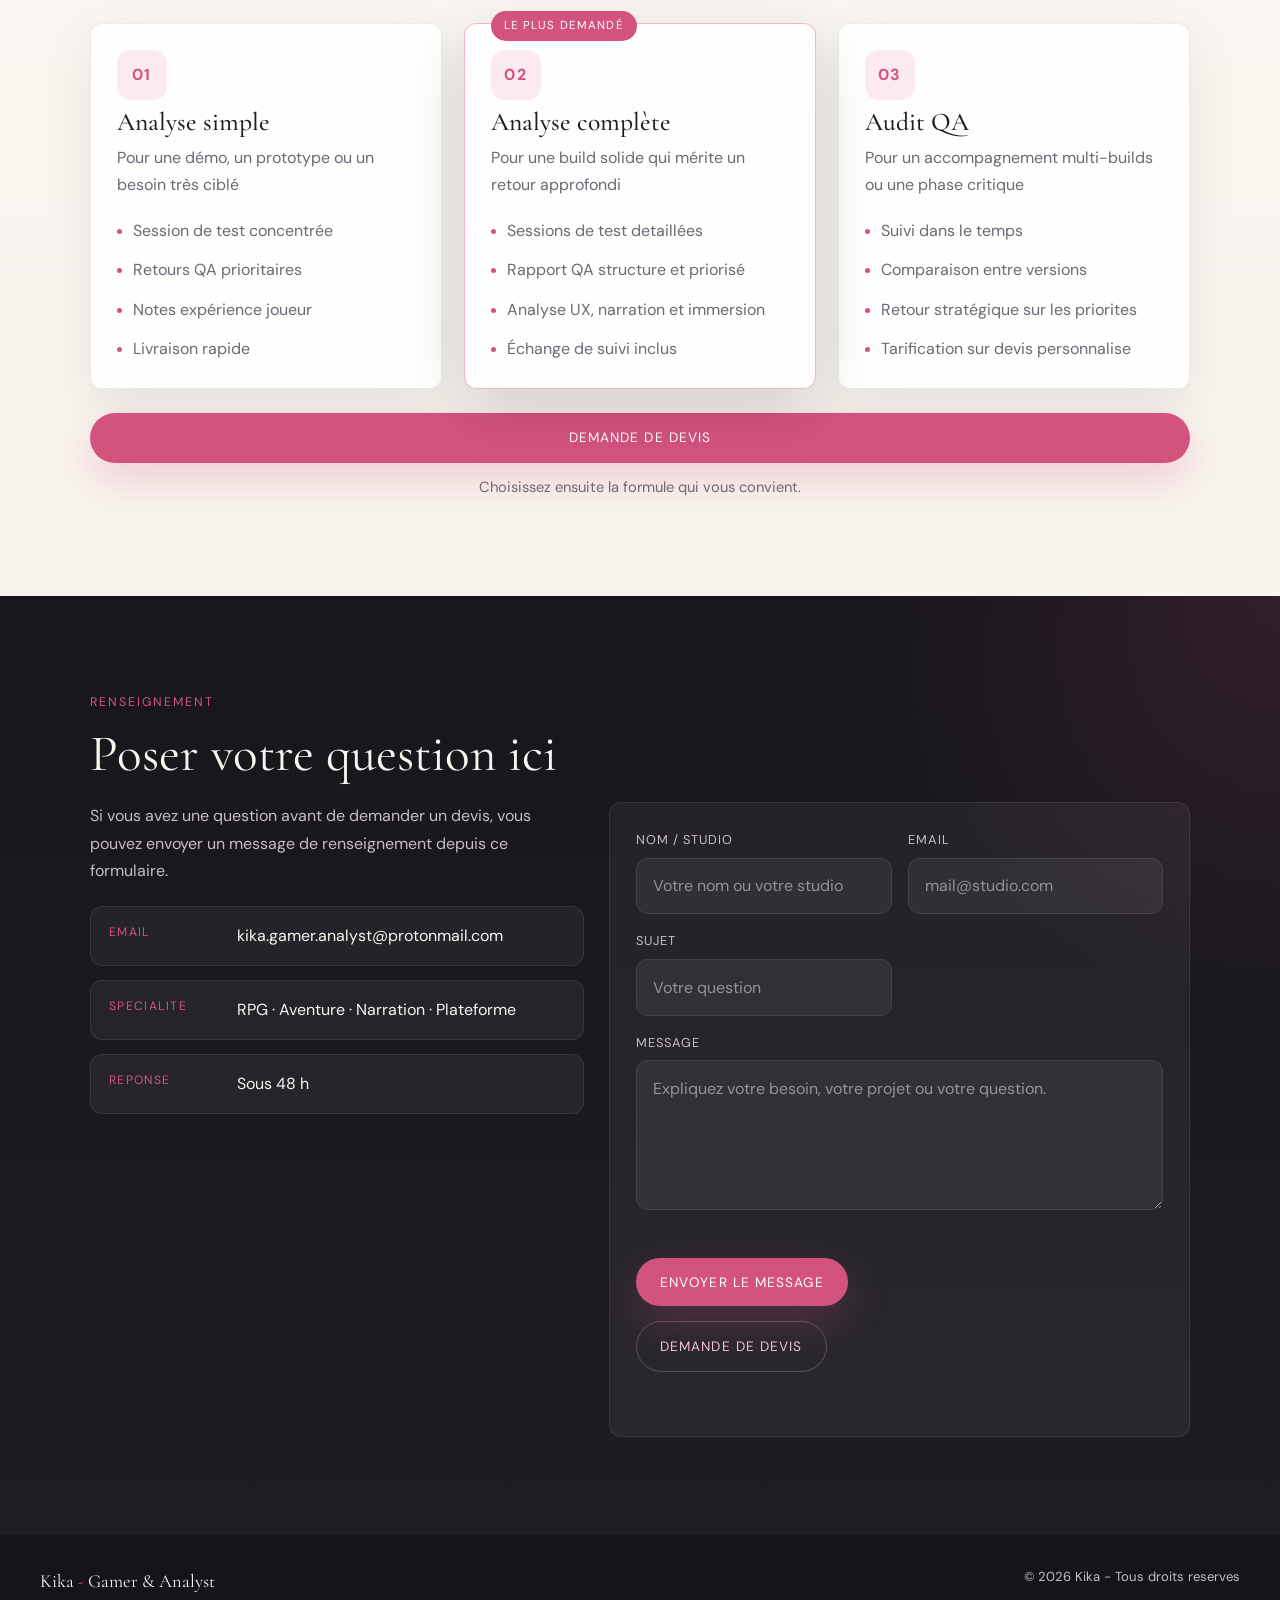
==== commit b190df7a: "Update index.html" ====
--- a/index.html
+++ b/index.html
@@ -17,7 +17,7 @@
   <ul class="nav-links">
     <li><a href="#accueil">Accueil</a></li>
     <li><a href="#analyses">Analyses</a></li>
-    <li><a href="#methode">Methode</a></li>
+    <li><a href="#methode">Méthode</a></li>
     <li><a href="#offres">Offres</a></li>
     <li><a href="devis.html">Devis</a></li>
     <li><a href="#contact">Contact</a></li>
@@ -29,14 +29,14 @@
 
 <section id="accueil">
   <div class="hero-inner">
-    <span class="hero-tag">QA gaming &middot; analyse &middot; experience joueur</span>
+    <span class="hero-tag">QA gaming &middot; analyse &middot; expérience joueur</span>
     <h1 class="hero-title">
       <span class="hero-name">Kika</span>
       <span class="hero-subtitle">Gamer <span class="hero-slash">&amp;</span> Analyst</span>
     </h1>
     <p class="hero-slogan">
-      J'analyse les jeux avec une double lecture : la rigueur QA d'un cote,
-      l'experience vecue par les joueurs de l'autre.
+      J'analyse les jeux avec une double lecture : la rigueur QA d'un côté,
+      l'expérience vecue par les joueurs de l'autre.
     </p>
 
     <div class="hero-actions">
@@ -63,7 +63,7 @@
         <p class="bio-text">
           Analyste QA et gameuse passionnee, je travaille surtout sur les jeux immersifs :
           RPG, aventure, narration et plateforme. Mon approche hybride relie les anomalies
-          techniques, la lisibilite des systemes et le ressenti reel du joueur pour produire
+          techniques, la lisibilité des systèmes et le ressenti reel du joueur pour produire
           des retours utiles, concrets et actionnables pour un studio.
         </p>
       </div>
@@ -83,7 +83,7 @@
     <div class="articles-grid">
       <article class="article-card article-card-published">
         <p class="article-topline">Analyse gratuite #01</p>
-        <p class="article-genre">Formule simple &middot; Demo courte</p>
+        <p class="article-genre">Formule simple &middot; Démo courte</p>
         <h3 class="article-title">Jeu test - formule analyse simple</h3>
         <p class="article-desc">
           Un exemple centre sur une session ciblee, les priorites QA immediates
@@ -102,7 +102,7 @@
         <h3 class="article-title">Jeu test - formule analyse complete</h3>
         <p class="article-desc">
           Un exemple plus dense avec priorisation QA, ressenti joueur,
-          lisibilite des systemes et recommandations claires pour le studio.
+          lisibilité des systèmes et recommandations claires pour le studio.
         </p>
         <div class="article-meta">
           <span class="article-score">Rapport detaille</span>
@@ -116,7 +116,7 @@
         <p class="article-genre">Audit QA &middot; Vertical slice</p>
         <h3 class="article-title">Jeu test - formule audit QA</h3>
         <p class="article-desc">
-          Un exemple pense comme un audit plus large : coherence globale,
+          Un exemple pense comme un audit plus large : cohérence globale,
           priorites transverses et vision d'accompagnement sur plusieurs builds.
         </p>
         <div class="article-meta">
@@ -134,22 +134,22 @@
     <p class="section-label">Methode</p>
     <h2 class="section-title">Mon protocole QA</h2>
     <p class="section-intro">
-      Chaque test suit une grille claire : prise en main, observation systematique,
-      analyse de l'experience et restitution exploitable par l'equipe.
+      Chaque test suit une grille claire : prise en main, observation systématique,
+      analyse de l'expérience et restitution exploitable par l'equipe.
     </p>
 
     <div class="method-grid">
       <article class="method-card">
         <p class="method-num">01</p>
-        <p class="method-card-title">Prise en main a froid</p>
+        <p class="method-card-title">Prise en main à froid</p>
         <p class="method-card-text">
-          Je commence comme un joueur lambda pour evaluer l'onboarding, la lisibilite
-          des consignes et la comprehension naturelle des systemes.
+          Je commence comme un joueur lambda pour évaluer l'onboarding, la lisibilité
+          des consignes et la comprehension naturelle des systèmes.
         </p>
       </article>
       <article class="method-card">
         <p class="method-num">02</p>
-        <p class="method-card-title">Exploration systematique</p>
+        <p class="method-card-title">Exploration systématique</p>
         <p class="method-card-text">
           Je teste les parcours alternatifs, les cas limites, les zones secondaires
           et les interactions moins evidentes pour faire remonter les vrais points de friction.
@@ -165,10 +165,10 @@
       </article>
       <article class="method-card">
         <p class="method-num">04</p>
-        <p class="method-card-title">Lecture experience joueur</p>
+        <p class="method-card-title">Lecture expérience joueur</p>
         <p class="method-card-text">
-          Au-dela des bugs, j'observe aussi les emotions, la coherence narrative,
-          l'accessibilite et l'engagement global du joueur.
+          Au-dela des bugs, j'observe aussi les emotions, la cohérence narrative,
+          l'Accessibilité et l'engagement global du joueur.
         </p>
       </article>
     </div>
@@ -180,12 +180,12 @@
         <span class="criteria-pill">Collisions et physique</span>
         <span class="criteria-pill">Narration et rythme</span>
         <span class="criteria-pill">Interface et UX</span>
-        <span class="criteria-pill">Lisibilite des mecaniques</span>
-        <span class="criteria-pill">Progression et equilibrage</span>
-        <span class="criteria-pill">Immersion et atmosphere</span>
+        <span class="criteria-pill">lisibilité des mécaniques</span>
+        <span class="criteria-pill">Progression et équilibrage</span>
+        <span class="criteria-pill">Immersion et atmosphère</span>
         <span class="criteria-pill">Performances</span>
         <span class="criteria-pill">Audio et sound design</span>
-        <span class="criteria-pill">Accessibilite</span>
+        <span class="criteria-pill">Accessibilité</span>
         <span class="criteria-pill">Representation</span>
         <span class="criteria-pill">Retention emotionnelle</span>
       </div>
@@ -200,32 +200,32 @@
     <p class="section-intro">
       Selon le stade du projet et la profondeur attendue, je propose une lecture plus
       courte, plus detaillee ou plus structurelle. Consultez les trois options ci-dessous,
-      puis ouvrez la page de devis pour selectionner la formule la plus adaptee a votre projet.
+      puis ouvrez la page de devis pour sélectionner la formule la plus adaptée a votre projet.
     </p>
 
     <div class="offers-grid">
       <article class="offer-card">
         <div class="offer-icon">01</div>
         <h3 class="offer-name">Analyse simple</h3>
-        <p class="offer-sub">Pour une demo, un prototype ou un besoin tres cible</p>
+        <p class="offer-sub">Pour une démo, un prototype ou un besoin très ciblé</p>
         <ul class="offer-features">
-          <li>Session de test concentree</li>
+          <li>Session de test concentrée</li>
           <li>Retours QA prioritaires</li>
-          <li>Notes experience joueur</li>
+          <li>Notes expérience joueur</li>
           <li>Livraison rapide</li>
         </ul>
       </article>
 
       <article class="offer-card featured">
-        <div class="offer-badge">Le plus demande</div>
+        <div class="offer-badge">Le plus demandé</div>
         <div class="offer-icon">02</div>
-        <h3 class="offer-name">Analyse complete</h3>
-        <p class="offer-sub">Pour une build solide qui merite un retour approfondi</p>
+        <h3 class="offer-name">Analyse complète</h3>
+        <p class="offer-sub">Pour une build solide qui mérite un retour approfondi</p>
         <ul class="offer-features">
-          <li>Sessions de test detaillees</li>
-          <li>Rapport QA structure et priorise</li>
+          <li>Sessions de test detaillées</li>
+          <li>Rapport QA structure et priorisé</li>
           <li>Analyse UX, narration et immersion</li>
-          <li>Echange de suivi inclus</li>
+          <li>Échange de suivi inclus</li>
         </ul>
       </article>
 
@@ -236,7 +236,7 @@
         <ul class="offer-features">
           <li>Suivi dans le temps</li>
           <li>Comparaison entre versions</li>
-          <li>Retour strategique sur les priorites</li>
+          <li>Retour stratégique sur les priorites</li>
           <li>Tarification sur devis personnalise</li>
         </ul>
       </article>
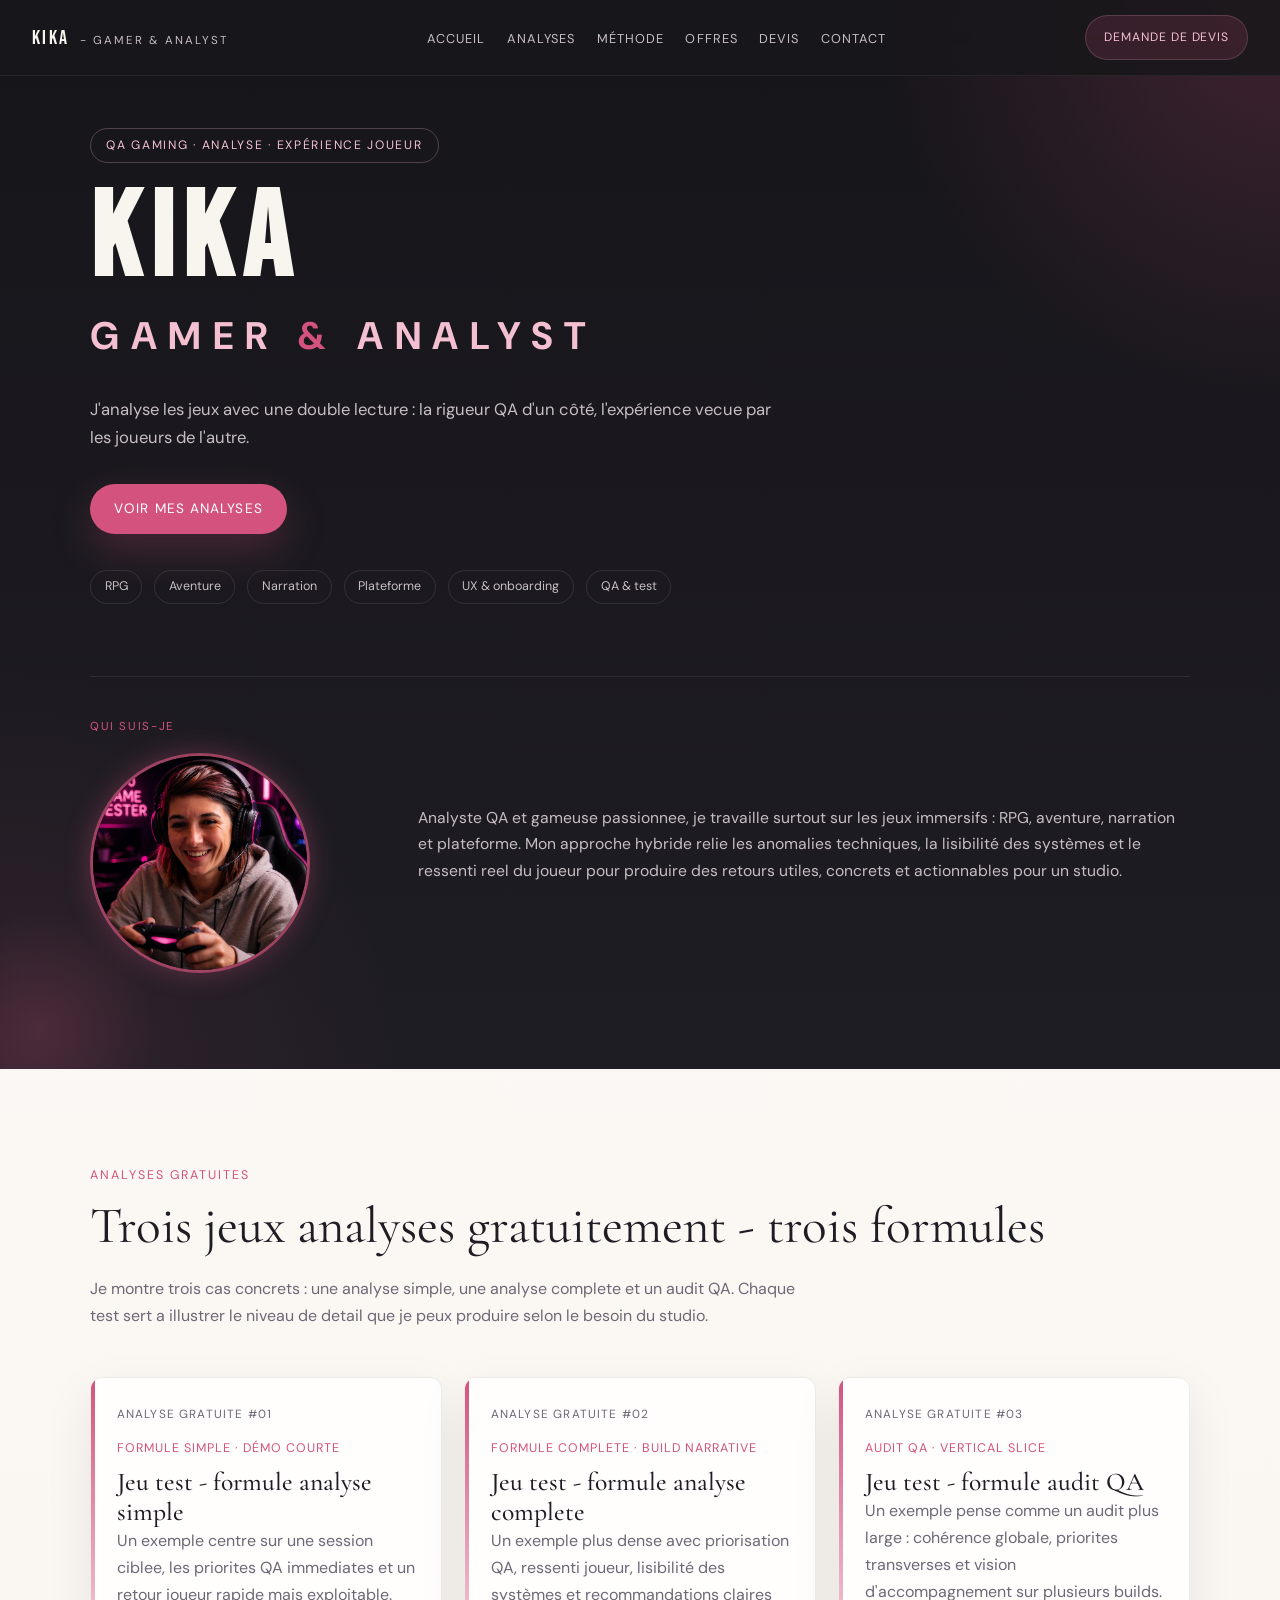
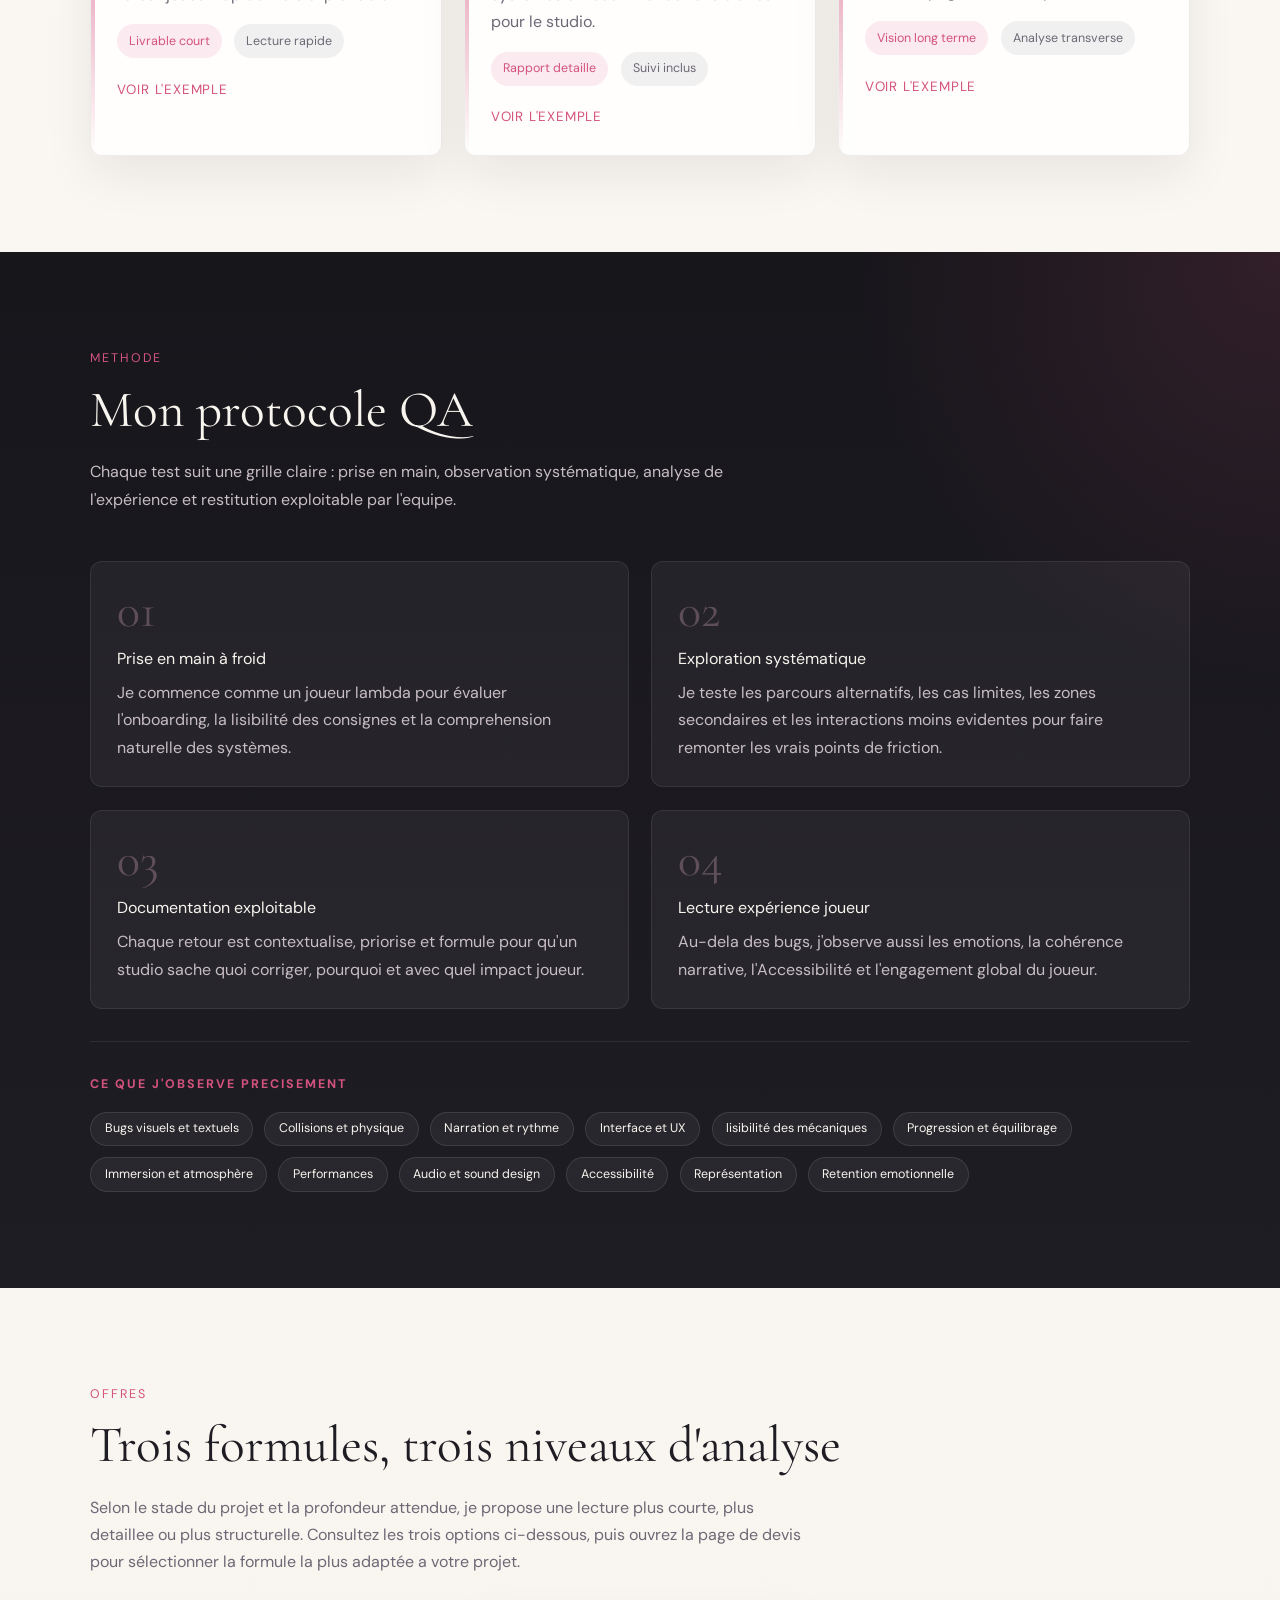
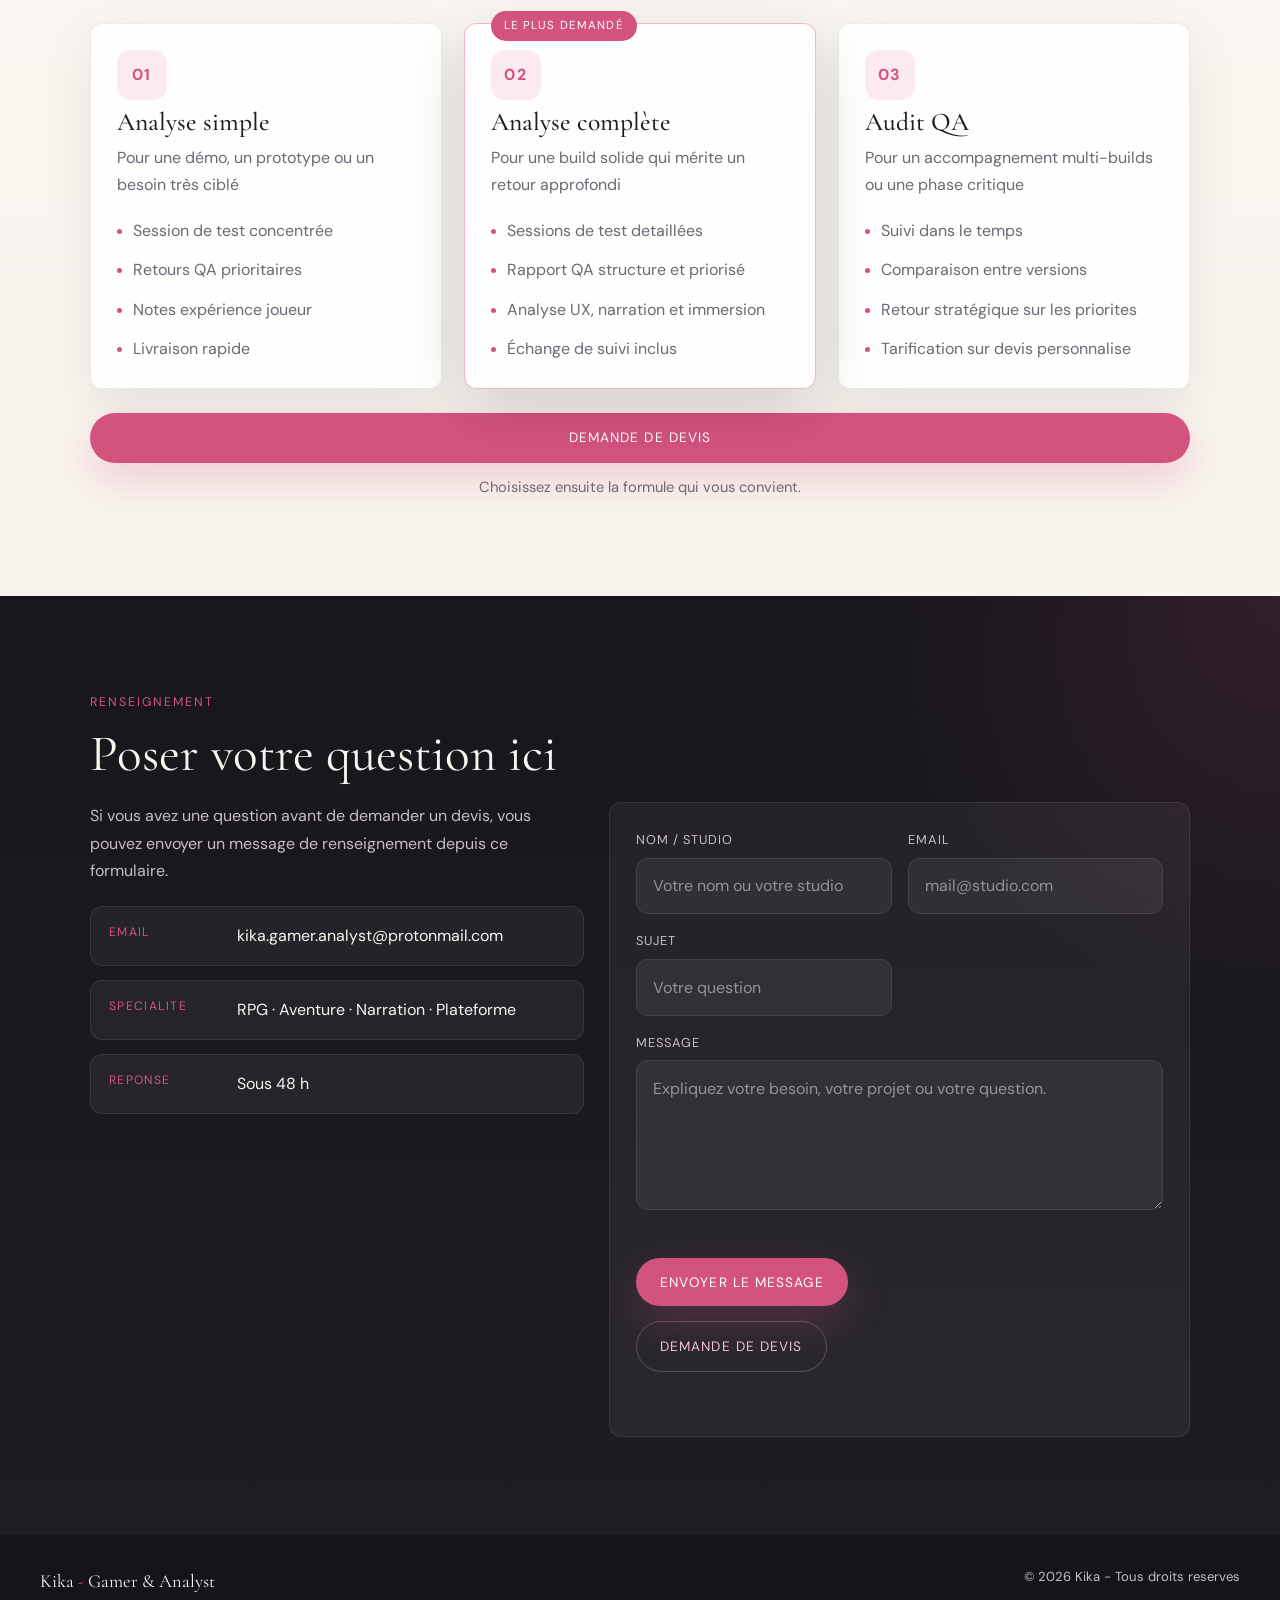
==== commit 44ef69c3: "Update index.html" ====
--- a/index.html
+++ b/index.html
@@ -186,7 +186,7 @@
         <span class="criteria-pill">Performances</span>
         <span class="criteria-pill">Audio et sound design</span>
         <span class="criteria-pill">Accessibilité</span>
-        <span class="criteria-pill">Representation</span>
+        <span class="criteria-pill">Représentation</span>
         <span class="criteria-pill">Retention emotionnelle</span>
       </div>
     </div>
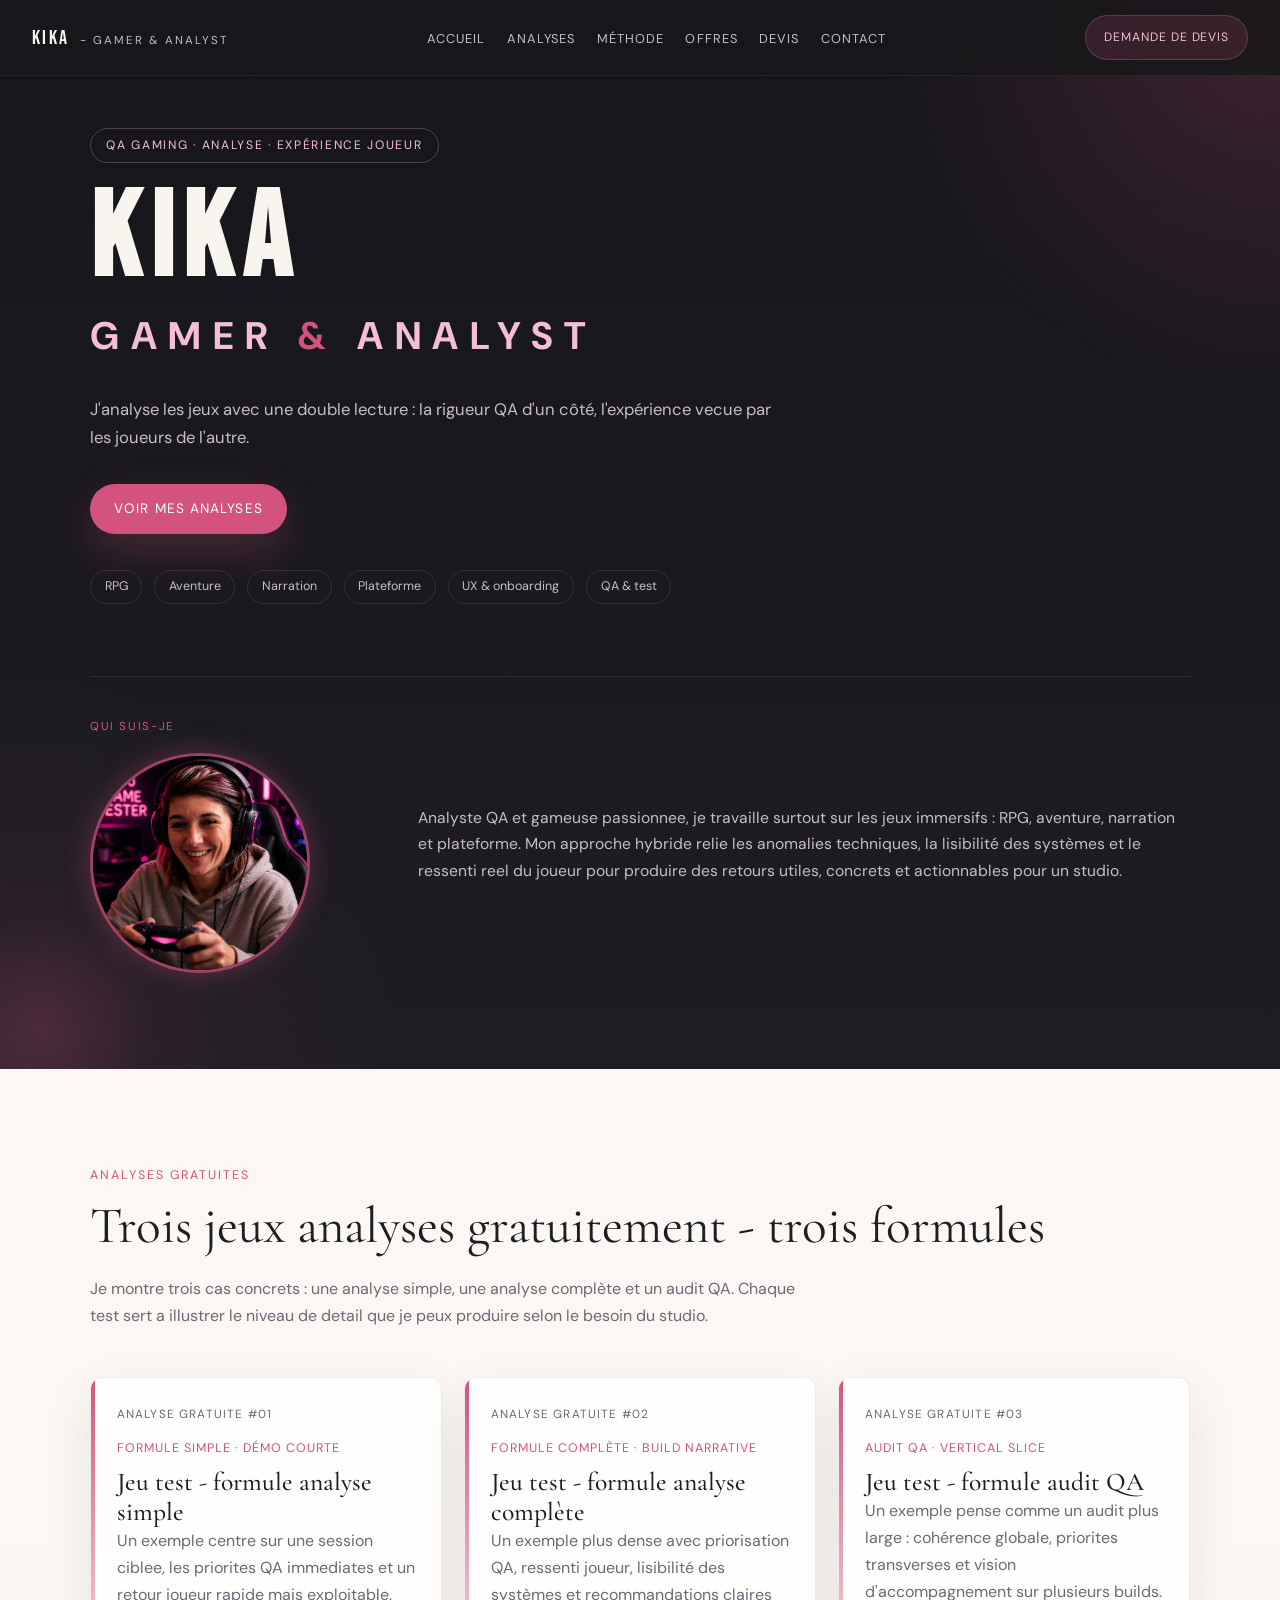
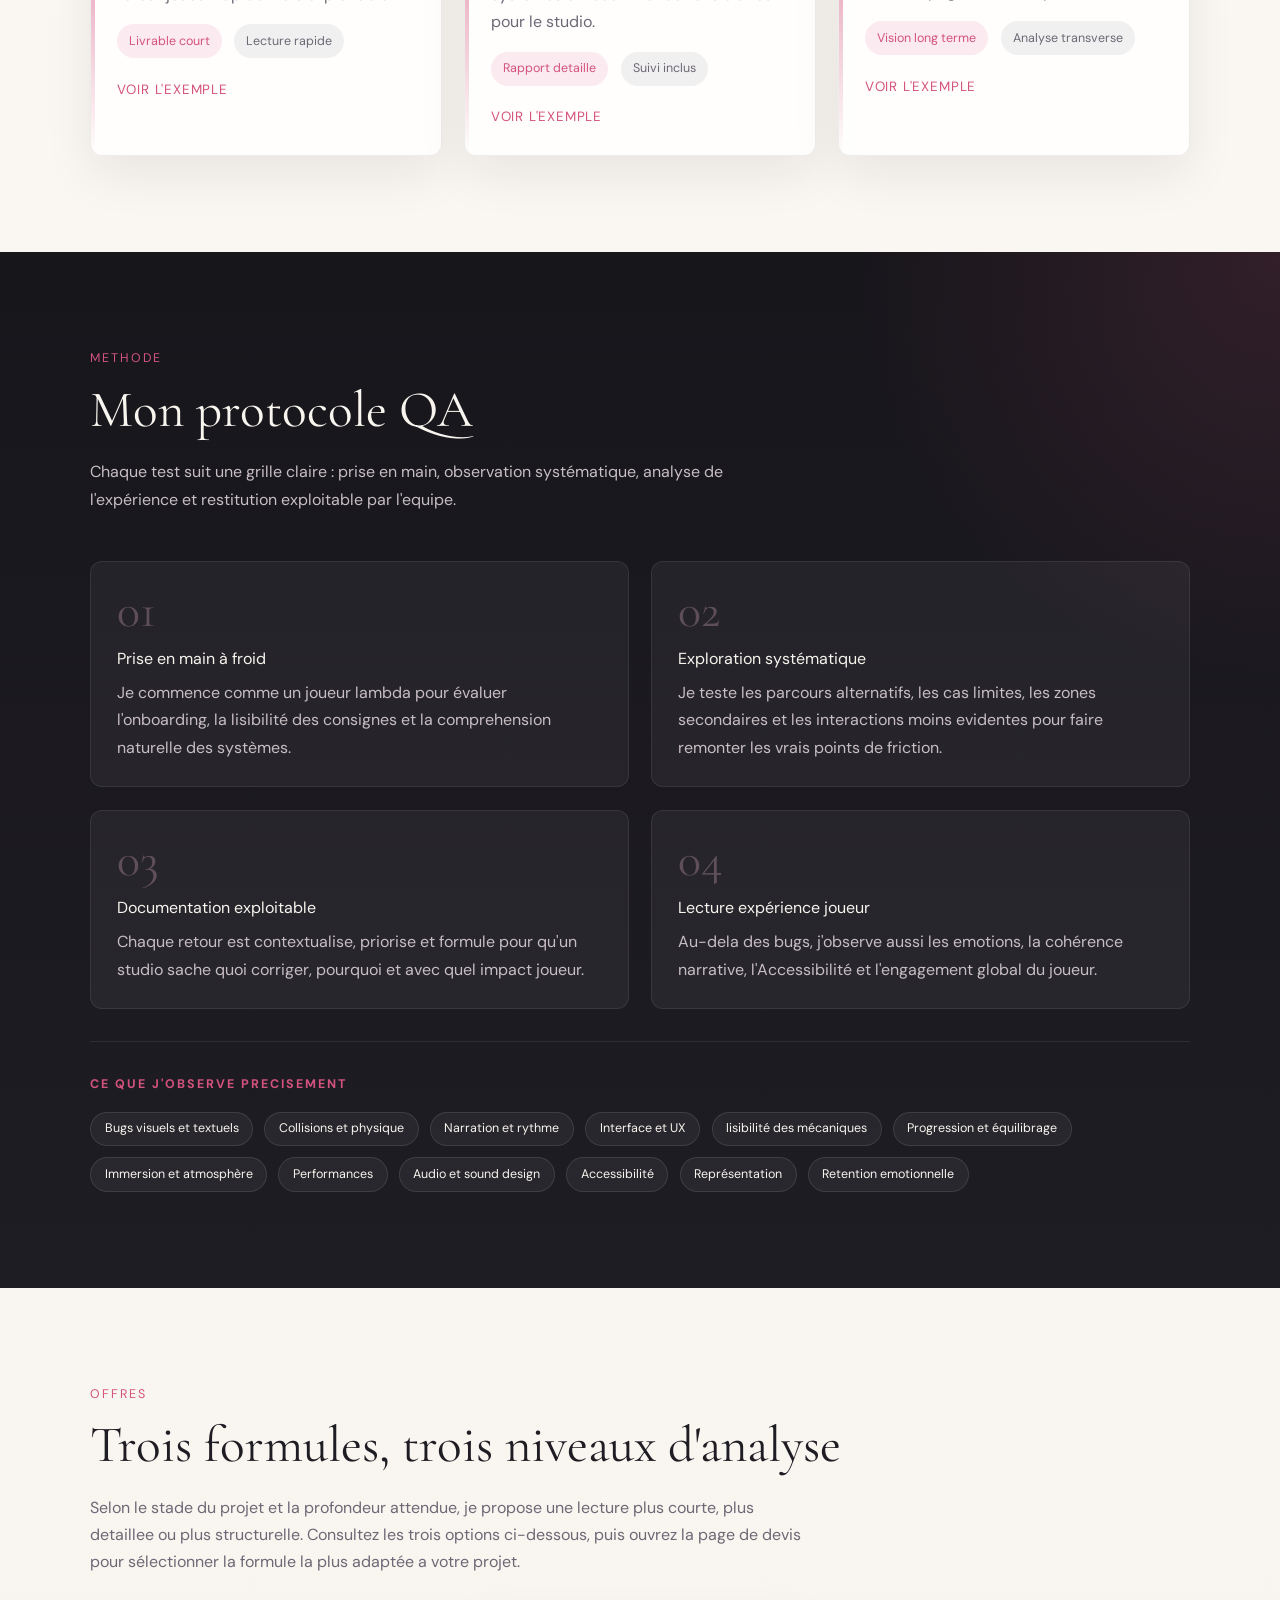
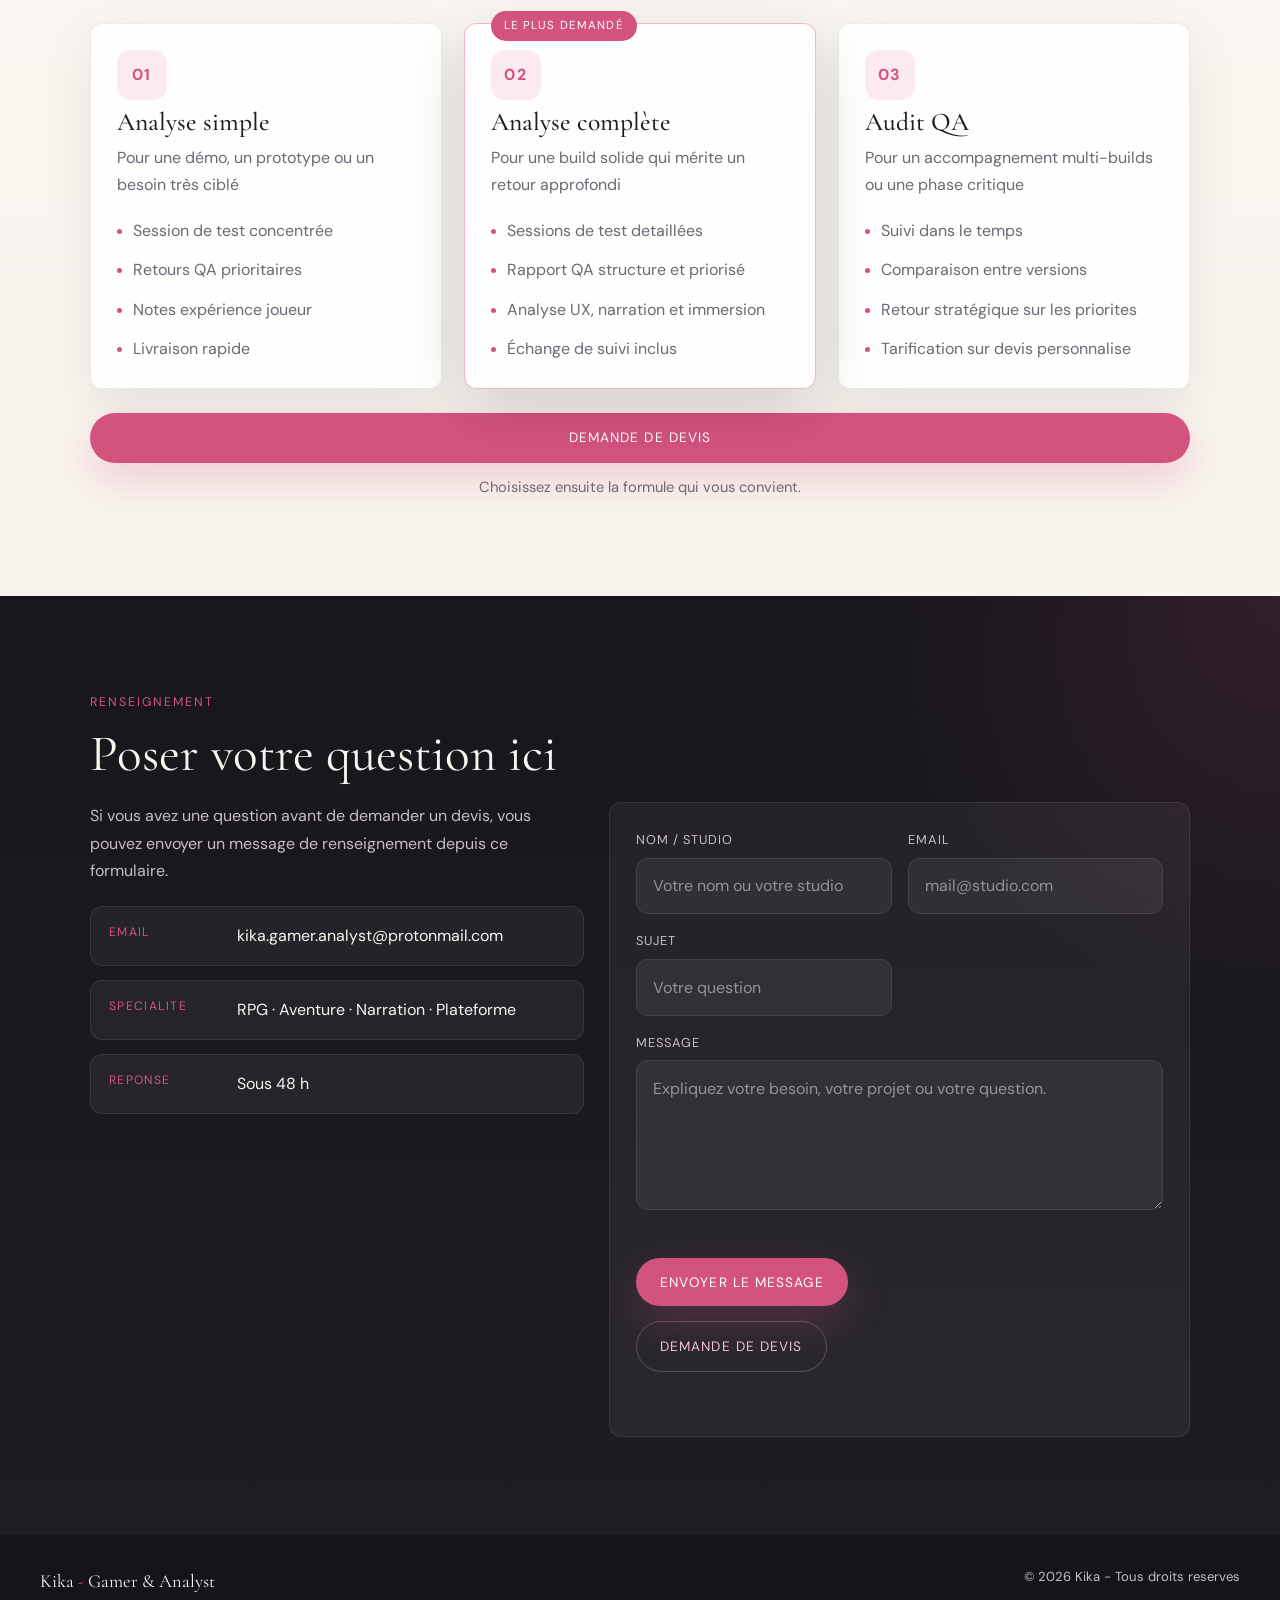
==== commit 90243d8e: "Update index.html" ====
--- a/index.html
+++ b/index.html
@@ -76,7 +76,7 @@
     <p class="section-label">Analyses gratuites</p>
     <h2 class="section-title">Trois jeux analyses gratuitement - trois formules</h2>
     <p class="section-intro">
-      Je montre trois cas concrets : une analyse simple, une analyse complete et un audit QA.
+      Je montre trois cas concrets : une analyse simple, une analyse complète et un audit QA.
       Chaque test sert a illustrer le niveau de detail que je peux produire selon le besoin du studio.
     </p>
 
@@ -98,8 +98,8 @@
 
       <article class="article-card article-card-published">
         <p class="article-topline">Analyse gratuite #02</p>
-        <p class="article-genre">Formule complete &middot; Build narrative</p>
-        <h3 class="article-title">Jeu test - formule analyse complete</h3>
+        <p class="article-genre">Formule complète &middot; Build narrative</p>
+        <h3 class="article-title">Jeu test - formule analyse complète</h3>
         <p class="article-desc">
           Un exemple plus dense avec priorisation QA, ressenti joueur,
           lisibilité des systèmes et recommandations claires pour le studio.
